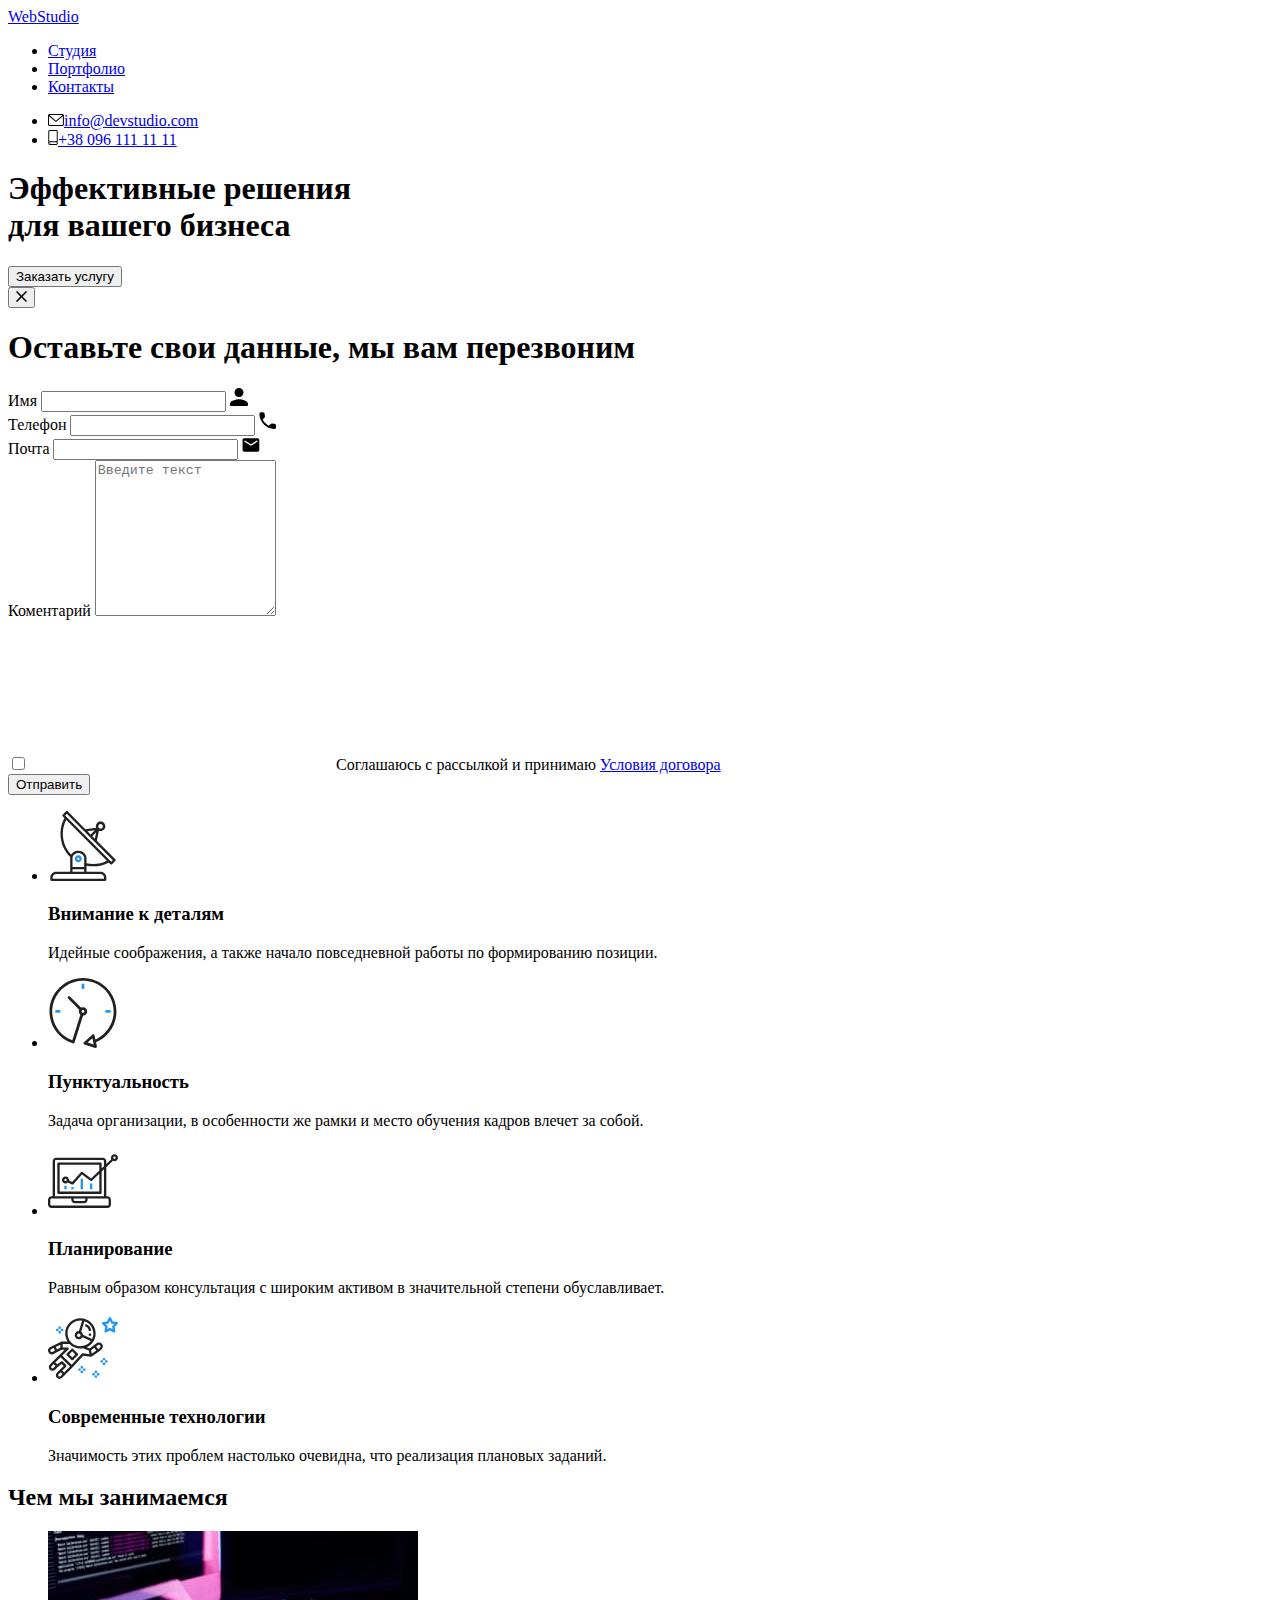
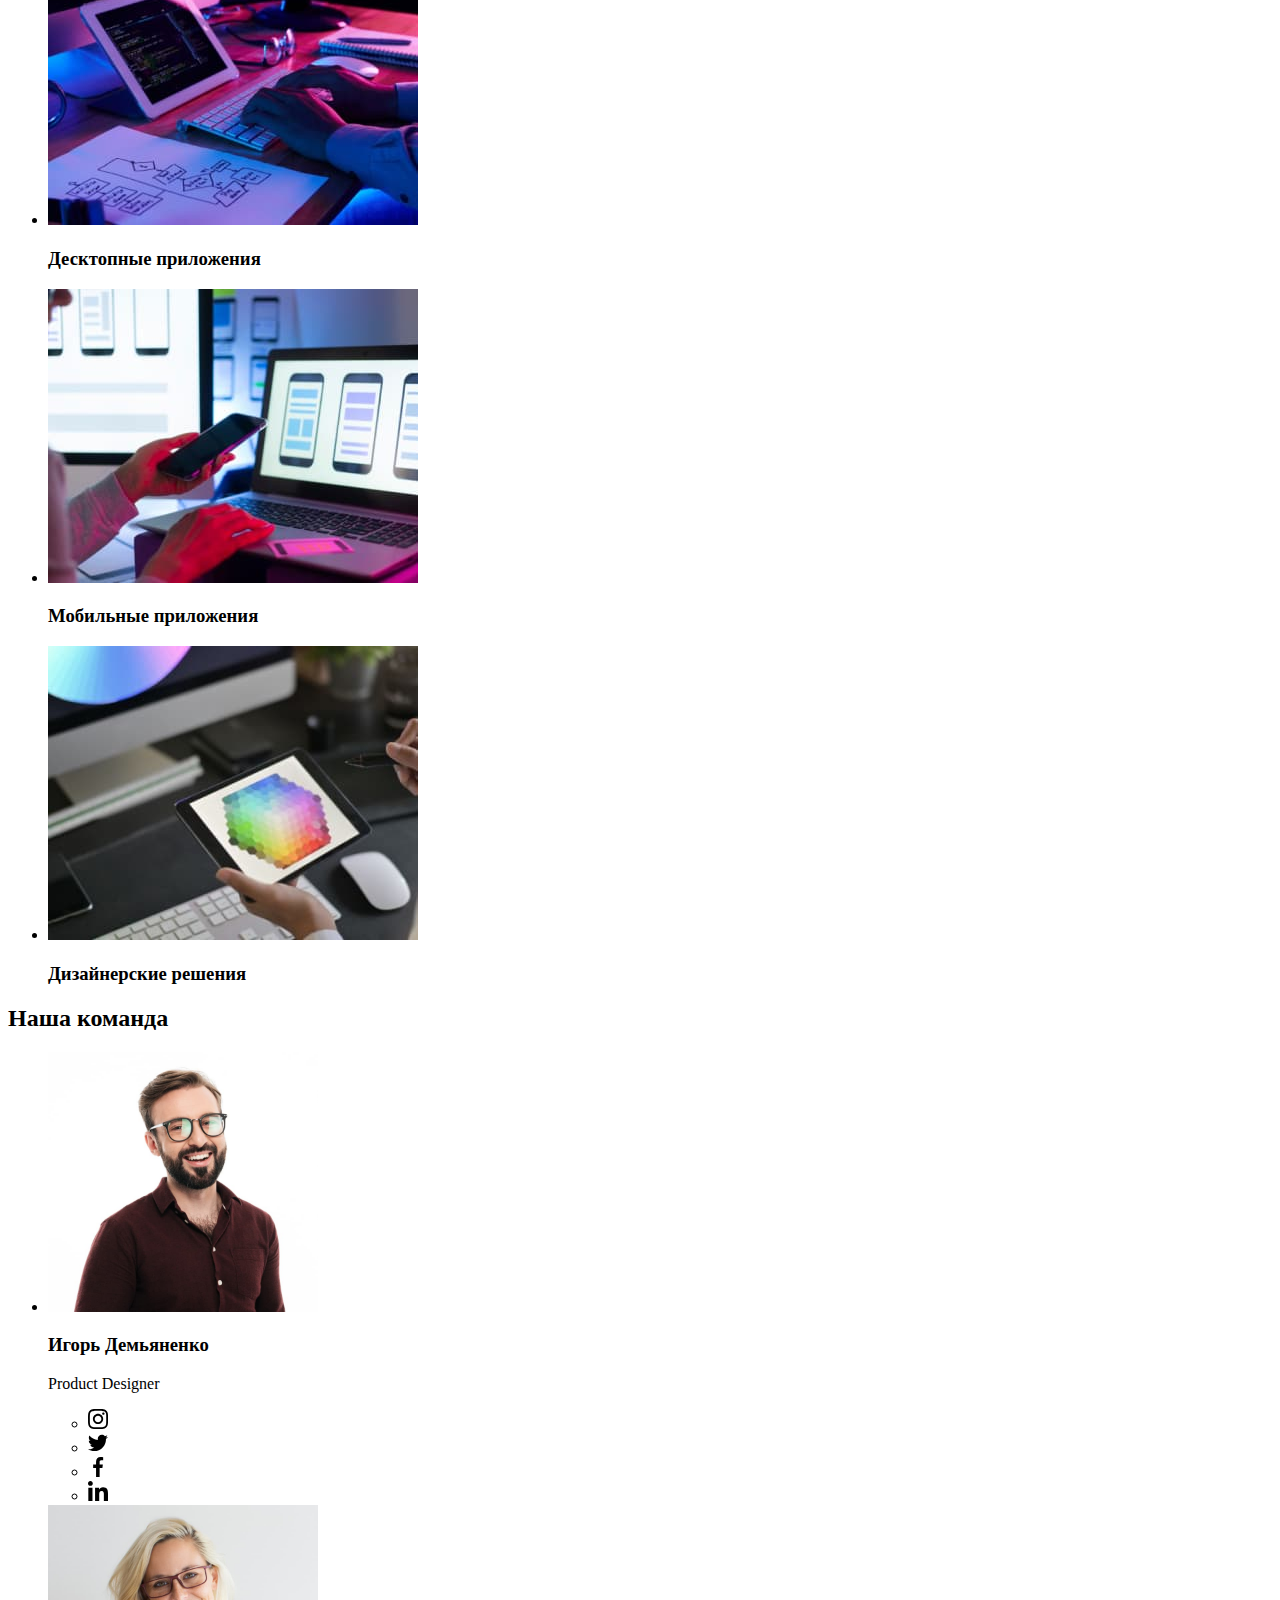
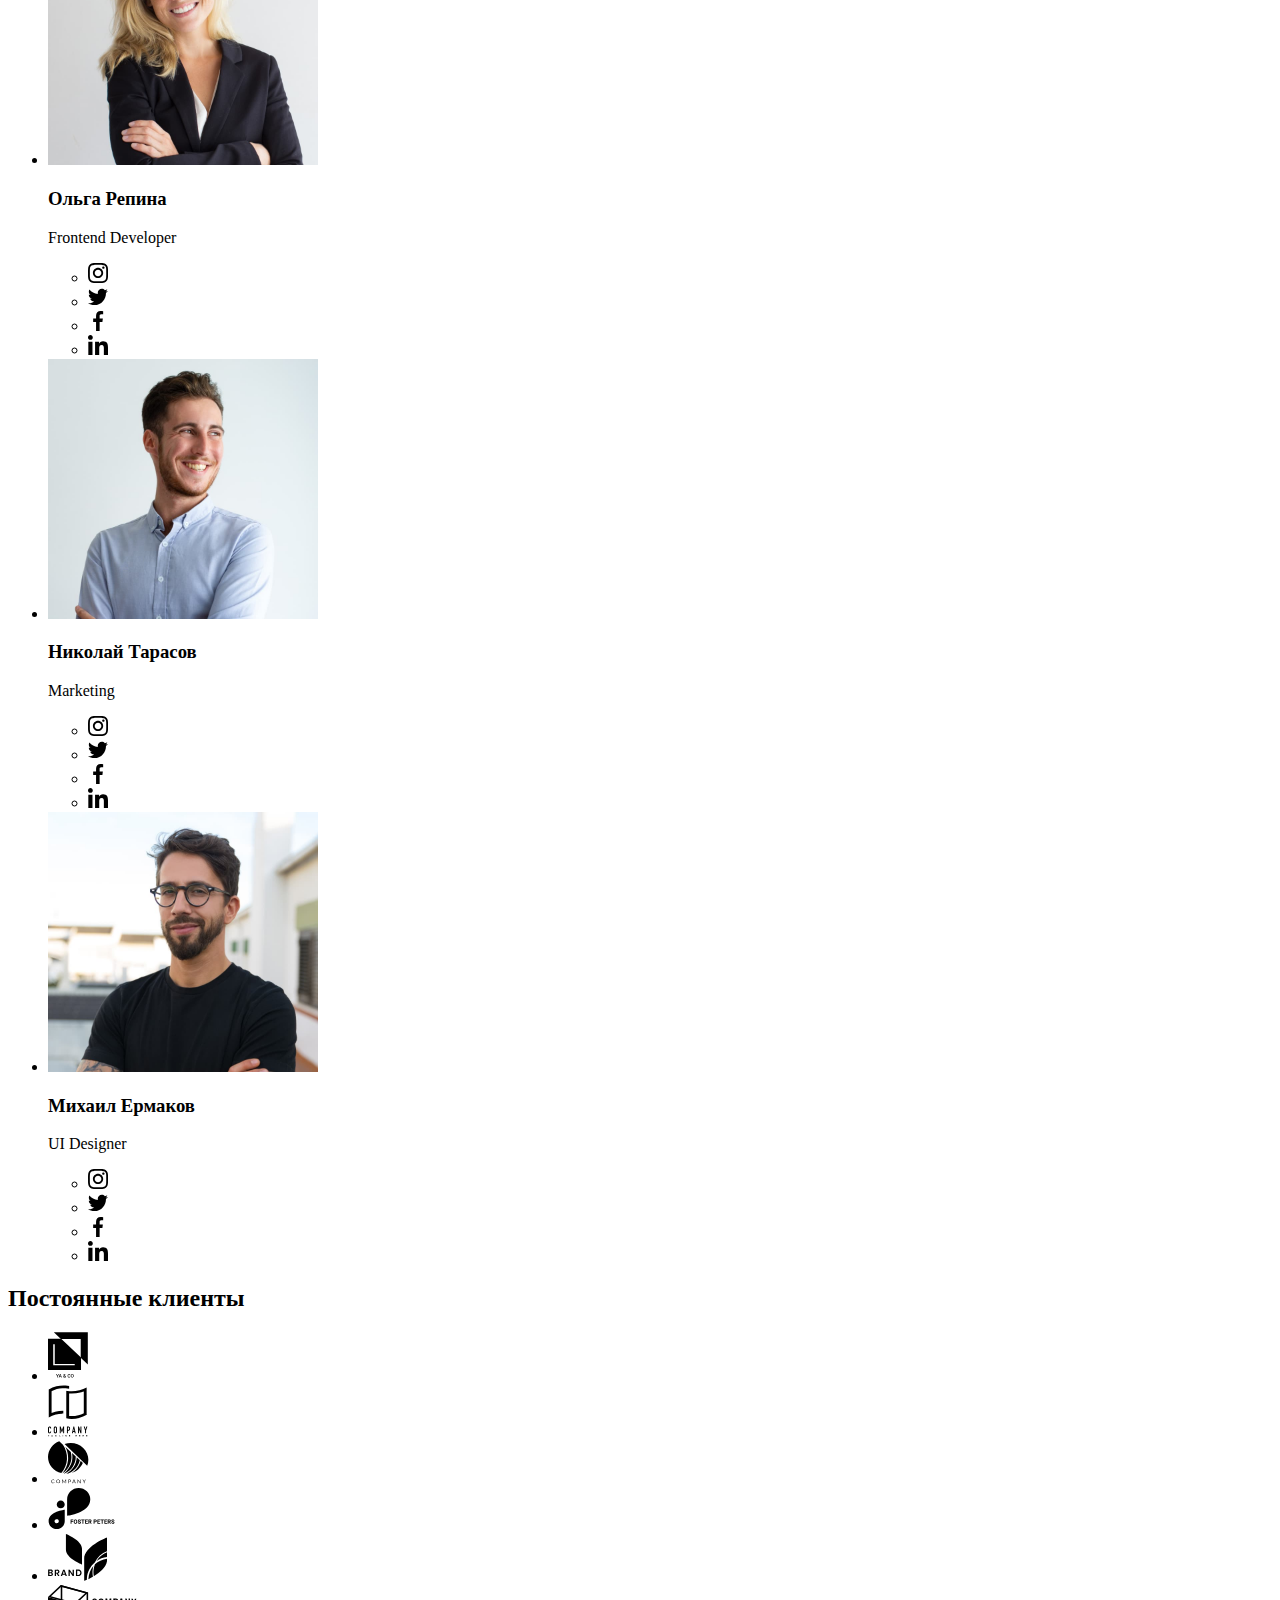
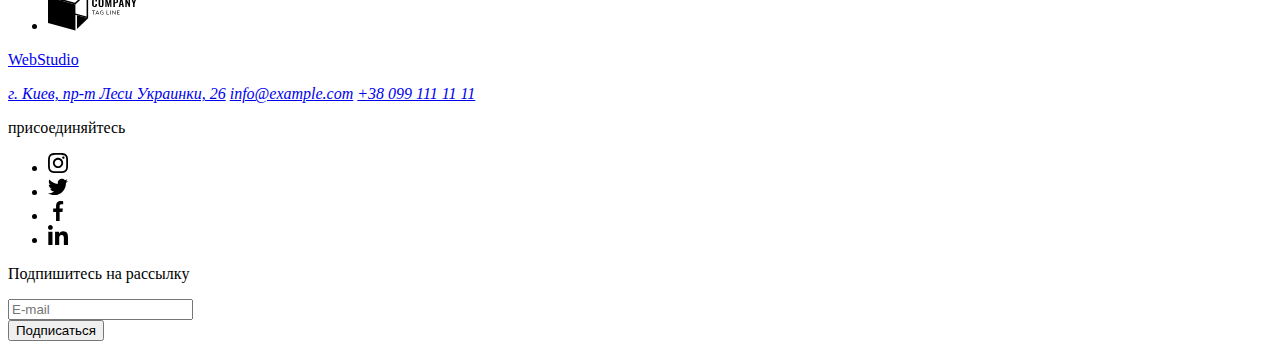
==== index.html @ 93e3084a "копирую все файлы в дз7" ====
<!DOCTYPE html>
<html lang="ru">
  <head>
    <meta charset="UTF-8" />
    <meta name="viewport" content="width=device-width, initial-scale=1.0" />
    <title>Web Studio</title>
    <link rel="stylesheet" href="./css/normalize.css" />
    <link rel="stylesheet" href="./css/webstyles.css" />
    <link
      href="https://fonts.googleapis.com/css2?family=Raleway:wght@400;700&family=Roboto:wght@400;500;700&display=swap"
      rel="stylesheet"
    />
  </head>
  <body>
    <!--Шапка сайта-->
    <header>
      <div class="conteiner-a flexbox">
        <nav class="site-nav">
          <a href="/index.html" class="logo"
            ><span class="logo-part">Web</span>Studio</a
          >

          <ul class="menu-list">
            <li><a href="index.html" class="menu-link active-link">Студия</a></li>
            <li><a href="portfolio.html" class="menu-link">Портфолио</a></li>
            <li><a href="#" class="menu-link">Контакты</a></li>
          </ul>
        </nav>

        <ul class="menu-contact">
          <li>
               <a class="menu-item " href="mailto:info@devstudio.com"
              >
              <svg class="icon-mail"  width="16" height="12">
                <use href="./images/дз4/sprite.svg#icon-envelope"></use>
              </svg>info@devstudio.com
              </a>
            
          </li>
          <li>
            <a class="menu-item" href="tel:+380961111111">
              <svg class="icon-smartphone"  width="10" height="15">
                <use href="./images/дз4/sprite.svg#icon-smartphone"></use>
              </svg>+38 096 111 11 11
            </a>
          </li>
        </ul>
      </div>
    </header>
    <!--название-->
    <main>
      <section class="overlay">
        <div class="conteiner-title">
          <h1 class="title">
            Эффективные решения <br />
            для вашего бизнеса
          </h1>
          <button class="button" data-modal-open>Заказать услугу</button>
        </div>
        <div class="backdrop is-hidden" data-modal>
        <div class="modal">
          <button class="btn-close" data-modal-close>
            <svg class="modal-close" width="11" height="11">
              <use href="./images/дз4/sprite.svg#icon-close"></use>
            </svg>          
          </button>
          <form class="form-block">
            <h1 class="form-title">
              Оставьте свои данные, мы вам перезвоним
            </h1>
            <div class="form-field">
              <label class="form-label" for="name">Имя</label>              
              <input class="form-input" name="name" id="name" type="text">              
              <svg class="icon-modal" width="18" height="18">
                <use href="./images/дз4/sprite.svg#icon-name"></use>
              </svg>                         
            </div>

            <div class="form-field">
              <label class="form-label" for="tel">Телефон</label>              
              <input class="form-input" name="tel" id="tel" type="tel">              
              <svg class="icon-modal" width="18" height="18">
                <use href="./images/дз4/sprite.svg#icon-tel"></use>
              </svg>                       
            </div>

            <div class="form-field">
              <label class="form-label" for="mail">Почта</label>              
              <input class="form-input" name="mail" id="mail" type="email">              
              <svg class="icon-modal" width="18" height="18">
                <use href="./images/дз4/sprite.svg#icon-mail"></use>
              </svg>                        
            </div>

            <div class="form-field">
              <label class="form-label" for="comment">Коментарий</label>              
                <textarea class="comment-textarea" name="comment" id="comment" rows="10"placeholder="Введите текст"></textarea>
                
            </div>
            <div>
              <label class="checkbox-label">
                <input type="checkbox" name="checkbox" class="checkbox">
                <svg class="checkbox-icon">
                  <use href="./images/дз4/sprite.svg#icon-check"></use>
                </svg>
                <span>Соглашаюсь с рассылкой и принимаю
                  <a href="#"> Условия договора</a></span></label>
            <div>
              <button type="submit" class="btn-modal">Отправить</button>
            </div>
                        
          </form>
        </div>
      </div>
      </section>

      <!--Особенности-->

      <section class="features">
        <div class="conteiner">
          <!--<h2 class="hidden">Особенности</h2>-->
          <ul class="section">
            <li>
              <div class="features-block">
                <svg class="icon-features"  width="70" height="70" >
                  <use href="./images/дз4/особенности/spriteos.svg#icon-antenna"></use>
                </svg>
              </div>
              <h3 class="heading">Внимание к деталям</h3>
              <p class="text">
                Идейные соображения, а также начало повседневной работы по
                формированию позиции.
              </p>
            </li>
            <li>
              <div class="features-block">
                <svg class="icon-features"  width="70" height="70" >
                  <use href="./images/дз4/особенности/spriteos.svg#icon-clock"></use>
                </svg>
              </div>
              <h3 class="heading">Пунктуальность</h3>
              <p class="text">
                Задача организации, в особенности же рамки и место обучения
                кадров влечет за собой.
              </p>
            </li>
            <li>
              <div class="features-block">
                <svg class="icon-features"  width="70" height="70" >
                  <use href="./images/дз4/особенности/spriteos.svg#icon-diagram"></use>
                </svg>
              </div>
              <h3 class="heading">Планирование</h3>
              <p class="text">
                Равным образом консультация с широким активом в значительной
                степени обуславливает.
              </p>
            </li>
            <li>
              <div class="features-block">
                <svg class="icon-features"  width="70" height="70" >
                  <use href="./images/дз4/особенности/spriteos.svg#icon-astronaut"></use>
                </svg>
              </div>
              <h3 class="heading">Современные технологии</h3>
              <p class="text">
                Значимость этих проблем настолько очевидна, что реализация
                плановых заданий.
              </p>
            </li>
          </ul>
        </div>
      </section>
      <!--Чем мы занимаемся-->
      <section class="what-we-do">
        <div class="conteiner">
          <h2 class="subtitle">Чем мы занимаемся</h2>
          <ul class="section what">
            <li class="item">
              <img
                src="./images/дз4/новый макет/img1.jpg"
                alt="открыт ноутбук"
                width="370"
              />
              <h3 class="heading-item">Десктопные приложения</h3>
            </li>
            <li class="item">
              <img src="./images/дз4/новый макет/img2.jpg" alt="мобильный" width="370" />
              <h3 class="heading-item">Мобильные приложения</h3>
            </li>
            <li class="item">
              <img
                src="./images/дз4/новый макет/img3.jpg"
                alt="дизаин на мониторе"
                width="370"
              />
              <h3 class="heading-item">Дизайнерские решения</h3>
            </li>
          </ul>
        </div>
      </section>
      <!--Наша команда-->
      <section class="user">
        <div class="conteiner">
          <h2 class="subtitle">Наша команда</h2>
          <ul class="our-team">
            <li class="our-items">
              <img
                src="./images/дз4/новый макет/Игорь1.jpg"
                alt="фото Игорь"
                width="270"
              />
              <h3 class="headline">Игорь Демьяненко</h3>
              <p class="caption">Product Designer</p>
              <ul class="social-flex">
                <li>
                  <a href="#" class="social">
                    <svg class="icon-social"  width="20" height="20" >
                      <use href="./images/дз4/sprite.svg#icon-instagram"></use>
                    </svg>
                    </a>
                </li>
                <li>
                  <a href="#" class="social">
                    <svg class="icon-social"  width="20" height="20" >
                      <use href="./images/дз4/sprite.svg#icon-tvitter"></use>
                    </svg>
                  </a>
                </li>
                <li>
                  <a href="#" class="social">
                    <svg class="icon-social"  width="20" height="20" >
                      <use href="./images/дз4/sprite.svg#icon-facebook"></use>
                    </svg>
                  </a>
                </li>
                <li>
                  <a href="#" class="social">
                    <svg class="icon-social"  width="20" height="20" >
                      <use href="./images/дз4/sprite.svg#icon-linkedin"></use>
                    </svg>
                  </a>
                  
                </li>
              </ul>
            </li>

            <li class="our-items">
              <img
                src="./images/дз4/новый макет/Ольга2.jpg"
                alt="фото Ольга"
                width="270"
              />
              <h3 class="headline">Ольга Репина</h3>
              <p class="caption">Frontend Developer</p>
              <ul class="social-flex">
                <li>
                  <a href="#" class="social">
                      <svg class="icon-social"  width="20" height="20" >
                        <use href="./images/дз4/sprite.svg#icon-instagram"></use>
                      </svg>
                  </a>
                </li>
                <li>
                  <a href="#" class="social">
                    <svg class="icon-social"  width="20" height="20" >
                      <use href="./images/дз4/sprite.svg#icon-tvitter"></use>
                    </svg>
                  </a>
                </li>
                <li>
                  <a href="#" class="social">
                    <svg class="icon-social"  width="20" height="20" >
                      <use href="./images/дз4/sprite.svg#icon-facebook"></use>
                    </svg>
                  </a>
                </li>
                <li>
                  <a href="#" class="social">
                    <svg class="icon-social"  width="20" height="20" >
                      <use href="./images/дз4/sprite.svg#icon-linkedin"></use>
                    </svg>
                  </a>
                </li>
              </ul>
            </li> 

            <li class="our-items">
              <img
                src="./images/дз4/новый макет/Николай3.jpg"
                alt="фото Николай"
                width="270"
              />
              <h3 class="headline">Николай Тарасов</h3>
              <p class="caption">Marketing</p>
              <ul class="social-flex">
                <li>
                  <a href="#" class="social">
                    <svg class="icon-social"  width="20" height="20" >
                      <use href="./images/дз4/sprite.svg#icon-instagram"></use>
                    </svg>
                  </a>
                </li>
                <li>
                  <a href="#" class="social">
                    <svg class="icon-social"  width="20" height="20" >
                      <use href="./images/дз4/sprite.svg#icon-tvitter"></use>
                    </svg>
                  </a>
                </li>
                <li>
                  <a href="#" class="social">
                    <svg class="icon-social"  width="20" height="20" >
                      <use href="./images/дз4/sprite.svg#icon-facebook"></use>
                    </svg>
                  </a>
                </li>
                <li>
                  <a href="#" class="social">
                    <svg class="icon-social"  width="20" height="20" >
                      <use href="./images/дз4/sprite.svg#icon-linkedin"></use>
                    </svg>
                  </a>
                  </li>
              </ul>
            </li>

            <li class="our-items">
              <img src="./images/дз4/новый макет/Михаил4.jpg" alt="фото Михаил" width="270" />
              <h3 class="headline">Михаил Ермаков</h3>
              <p class="caption">UI Designer</p>
              <ul class="social-flex">
                <li>
                  <a href="#" class="social">
                    <svg class="icon-social"  width="20" height="20" >
                      <use href="./images/дз4/sprite.svg#icon-instagram"></use>
                    </svg>
                  </a>
                </li>
                <li>
                  <a href="#" class="social">
                    <svg class="icon-social"  width="20" height="20" >
                      <use href="./images/дз4/sprite.svg#icon-tvitter"></use>
                    </svg>
                  </a>
                </li>
                <li>
                    <a href="#" class="social">
                      <svg class="icon-social"  width="20" height="20" >
                        <use href="./images/дз4/sprite.svg#icon-facebook"></use>
                      </svg>
                    </a>
                </li>
                <li>                  
                    <a href="#" class="social">
                      <svg class="icon-social"  width="20" height="20" >
                        <use href="./images/дз4/sprite.svg#icon-linkedin"></use>
                      </svg>
                    </a>
                </li>
              </ul>
            </li>
          </ul>
        </div>
      </section>
      <!--Постоянные клиенты-->
      <section class="clients ">
        <div class="conteiner">
          <h2 class="subtitle">Постоянные клиенты</h2>
          <ul class="client-section">
            <li class="clients-list">
              <a href="" class="client-sprite">
                <svg class="client-icon" width="44" height="49" >
                  <use href="./images/дз4/sprite_client.svg#icon-logo1"></use>
                </svg>
              </a>
            </li>
            <li class="clients-list">
              <a href="" class="client-sprite">
                <svg class=""  width="40" height="52" >
                  <use href="./images/дз4/sprite_client.svg#icon-logo2"></use>
                </svg>
              </a>
            </li>
            <li class="clients-list">
              <a href="" class="client-sprite">
                <svg class=""  width="41" height="43" >
                  <use href="./images/дз4/sprite_client.svg#icon-logo3"></use>
                </svg>
              </a>
            </li>
            <li class="clients-list">
              <a href="" class="client-sprite">
                <svg class=""  width="80" height="42" >
                  <use href="./images/дз4/sprite_client.svg#icon-logo4"></use>
                </svg>
              </a>
            </li>
            <li class="clients-list">
              <a href="" class="client-sprite">
                <svg class="client-logo"  width="59" height="47" >
                  <use href="./images/дз4/sprite_client.svg#icon-logo5"></use>
                </svg>
              </a>
            </li>
            <li class="clients-list">
              <a href="" class="client-sprite">
                <svg class=""  width="89" height="46" >
                  <use href="./images/дз4/sprite_client.svg#icon-logo6"></use>
                </svg>
              </a>
            </li>
          </ul>
        </div>
      </section>
    </main>
    <!--Подвал-->
    <footer class="footer">
      <div class="conteiner">
        <div class="footer-blok">
          <p>
            <a href="/index.html" class="logo-footer"
              ><span class="logo-footerpart">Web</span>Studio</a
            >
          </p>
          <address class="address">
            <a href="#"class="contacts">г. Киев, пр-т Леси Украинки, 26</a>
            <a class="contacts-item" href="mailto:info@example.com">info@example.com</a>
            <a class="contacts-item" href="tel:+380991111111">+38 099 111 11 11</a>
               
          </address>
        </div>
        <div class="footer-blok">
          <p class="heder-social">присоединяйтесь</p>
          <ul class="footer-social block-padding">
            <li class="link-items">
              <a href="#" class="soc-footer">
                <svg class="icon-soc-footer"  width="20" height="20" >
                  <use href="./images/дз4/sprite.svg#icon-instagram"></use>
                </svg>
              </a>
            </li>
            <li class="link-items">
              <a href="#" class="soc-footer">
                <svg class="icon-soc-footer"  width="20" height="20" >
                  <use href="./images/дз4/sprite.svg#icon-tvitter"></use>
                </svg>
              </a>
            </li>
            <li class="link-items">
              <a href="" class="soc-footer">
                <svg class="icon-soc-footer"  width="20" height="20" >
                  <use href="./images/дз4/sprite.svg#icon-facebook"></use>
                </svg>
              </a>
            </li>
            <li class="link-items">
              <a href="" class="soc-footer">
                <svg class="icon-soc-footer"  width="20" height="20" >
                  <use href="./images/дз4/sprite.svg#icon-linkedin"></use>
                </svg>
              </a>
            </li>
          </ul>
        </div>
        <div class="footer-blok">
          <p class="aside">Подпишитесь на рассылку</p>   
          <form class="button-form" >                
            <div class="form-field-footer">
              <label class="label-footer" for="mail"></label>                
              <input class="input-footer" name="mail" placeholder="E-mail" id="mail" type="email">                                  
            </div>
            <button class="button fly">Подписаться</button>
            </form>

      </div>
    </footer>
    <script src="./js/modal.js"></script>
  </body>
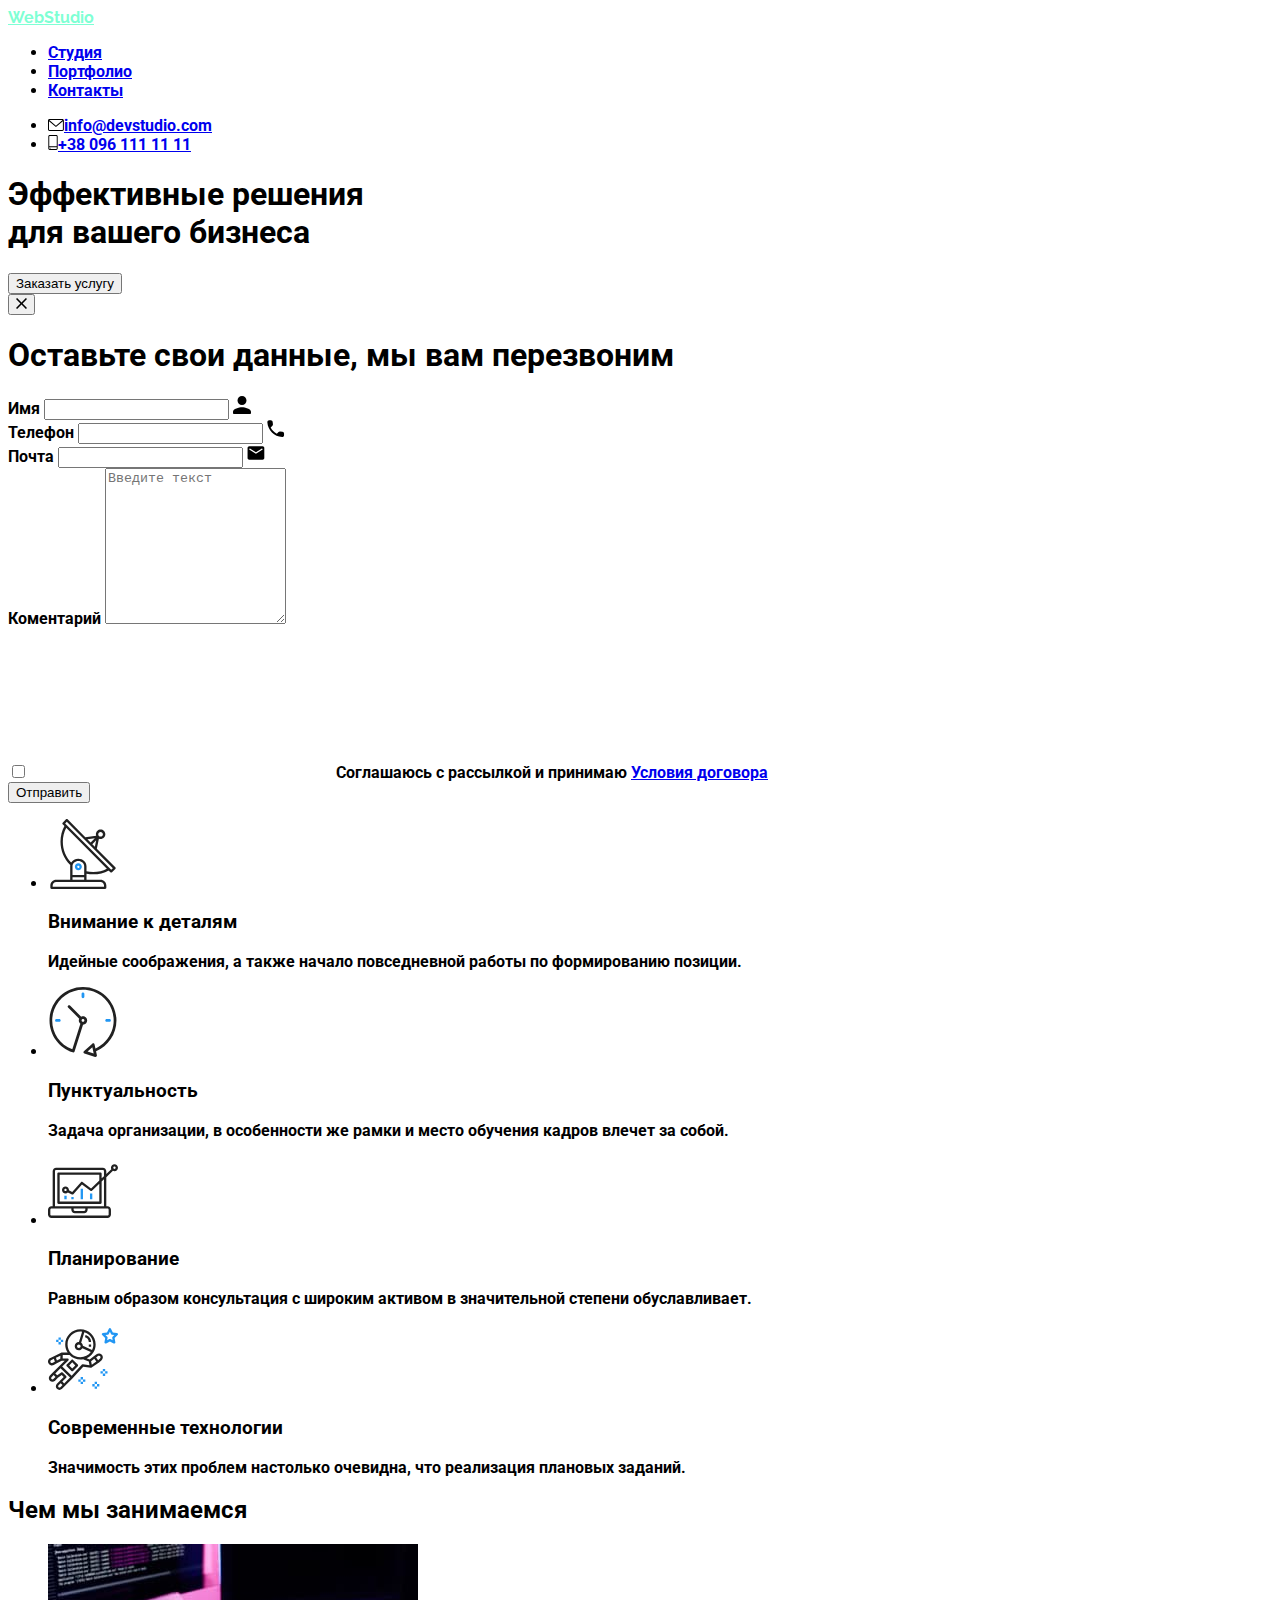
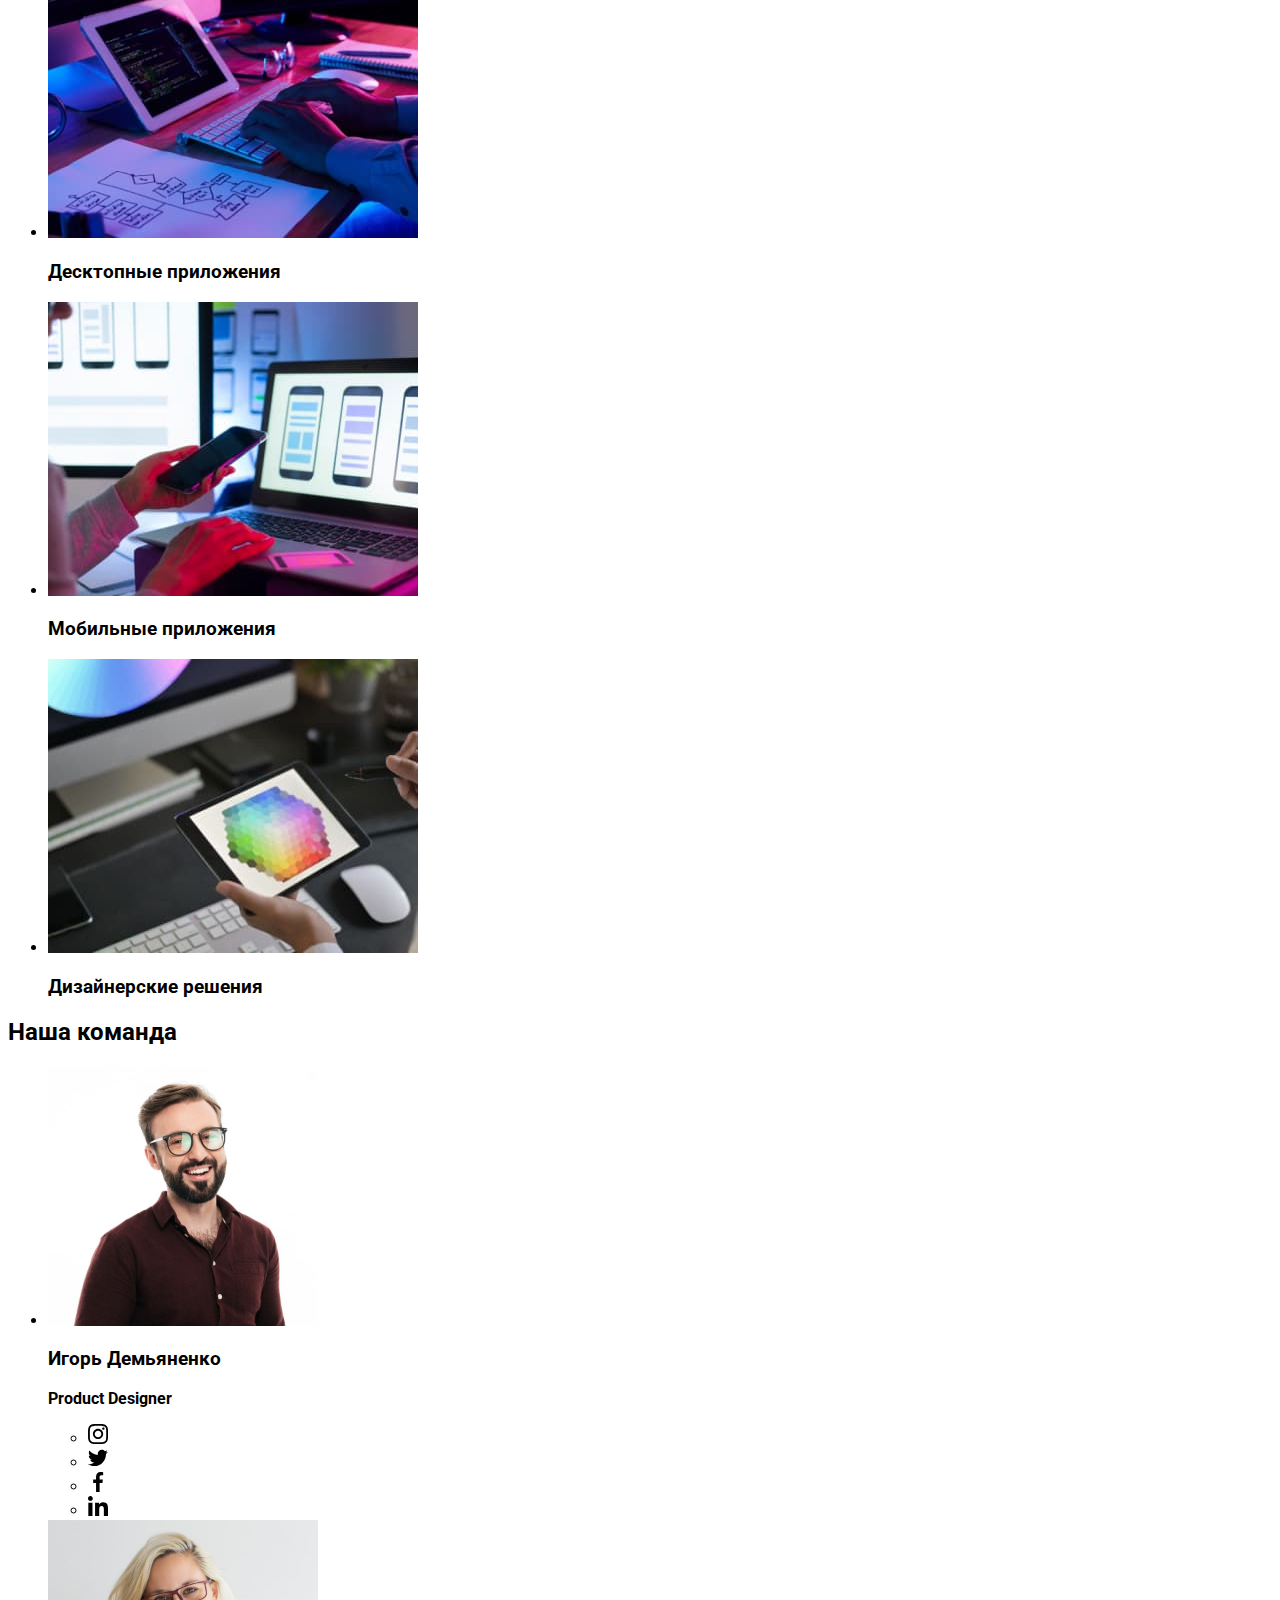
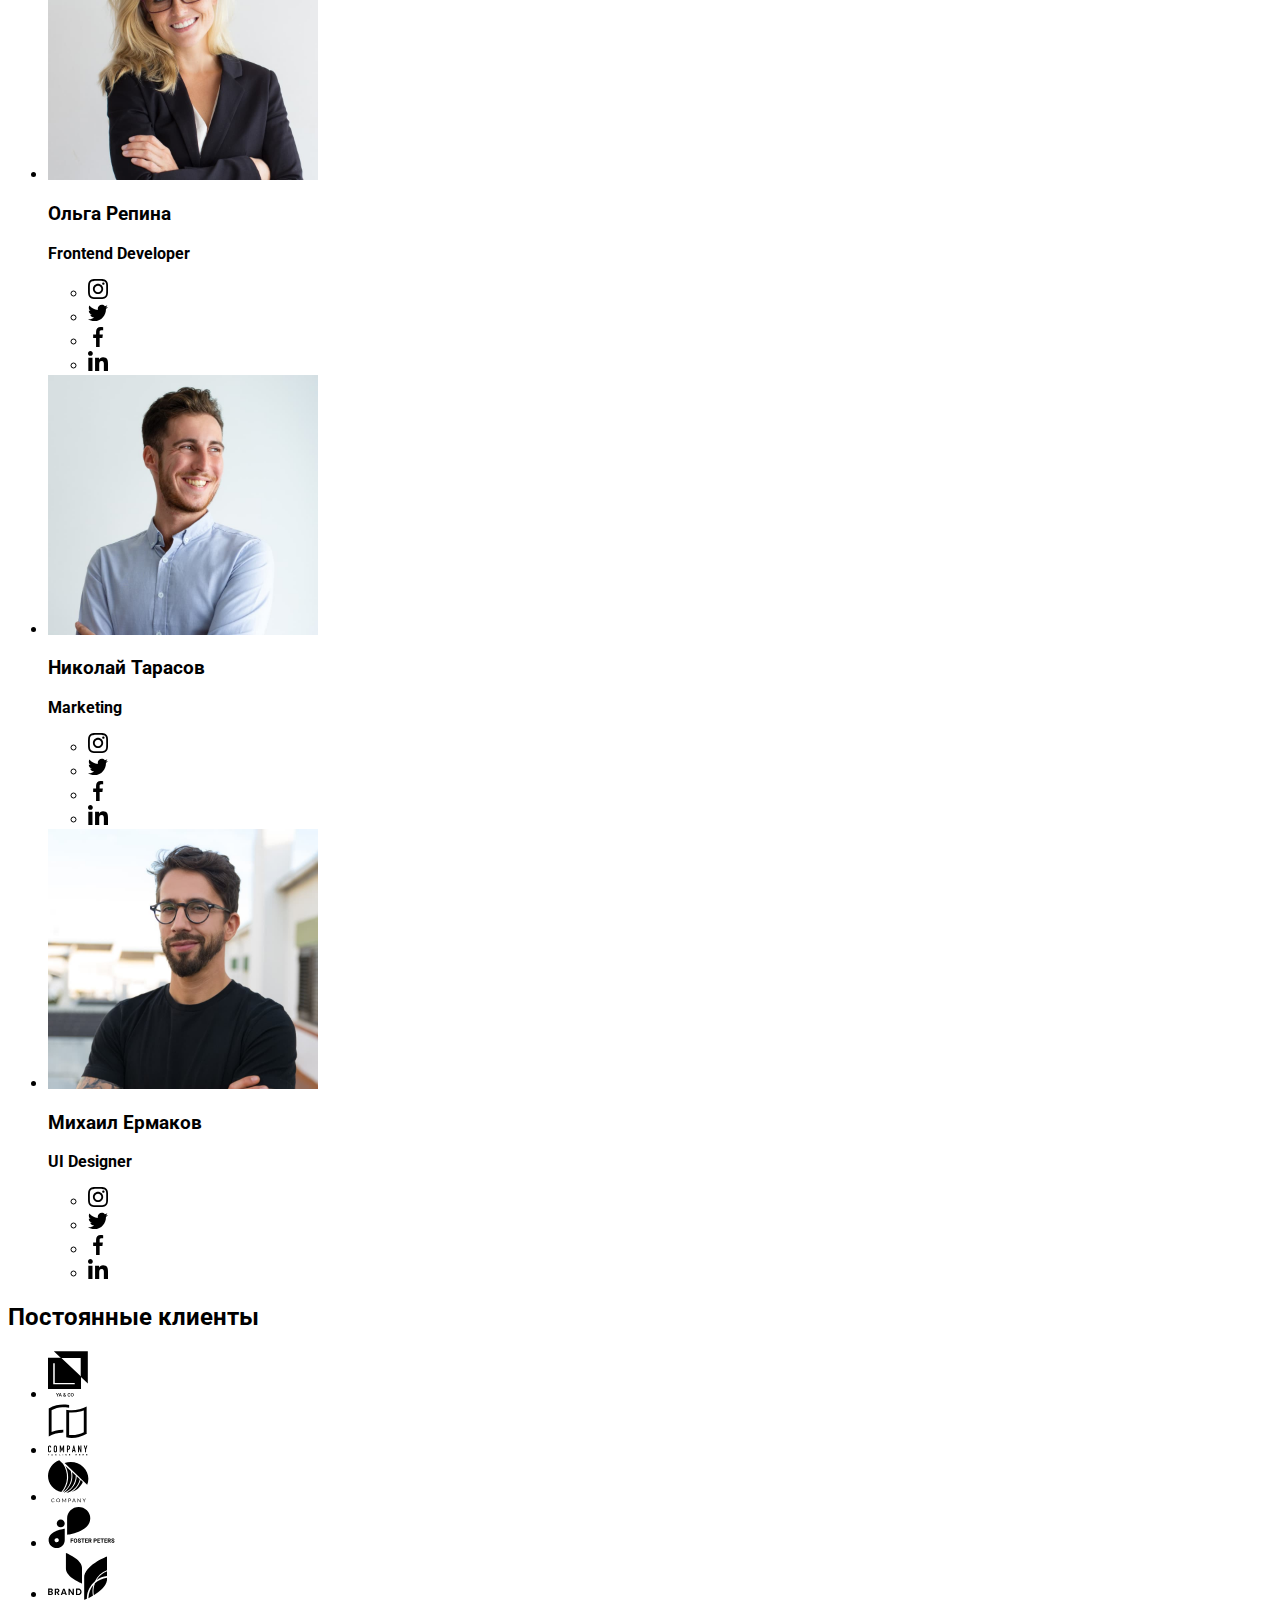
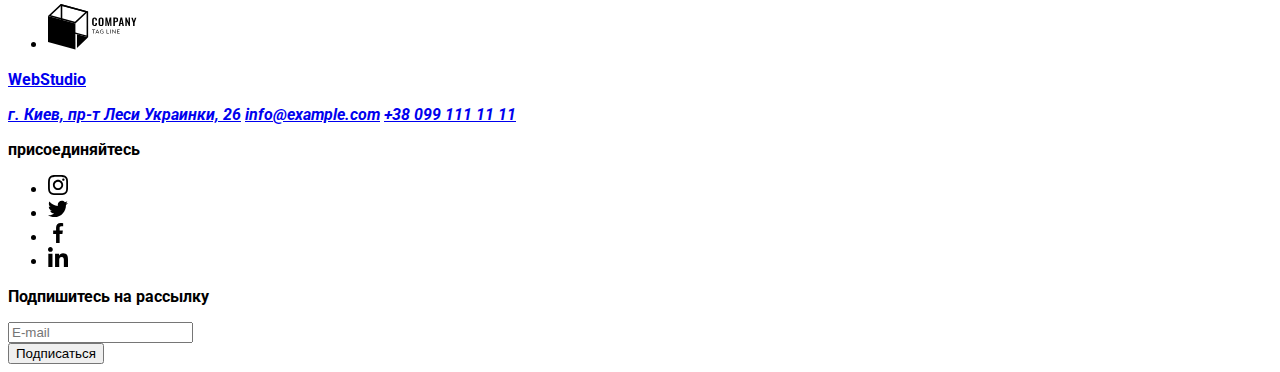
==== commit a764c685: "Update index.html" ====
--- a/index.html
+++ b/index.html
@@ -10,6 +10,7 @@
       href="https://fonts.googleapis.com/css2?family=Raleway:wght@400;700&family=Roboto:wght@400;500;700&display=swap"
       rel="stylesheet"
     />
+    <link rel="stylesheet" href="./css/main.min.css">
   </head>
   <body>
     <!--Шапка сайта-->
--- a/css/main.min.css
+++ b/css/main.min.css
@@ -0,0 +1,2 @@
+body{font-family:"Roboto", sans-serif;font-style:normal;font-weight:bold}.logo{font-family:"Raleway", sans-serif;font-style:normal;font-weight:bold;color:aquamarine}
+/*# sourceMappingURL=main.min.css.map */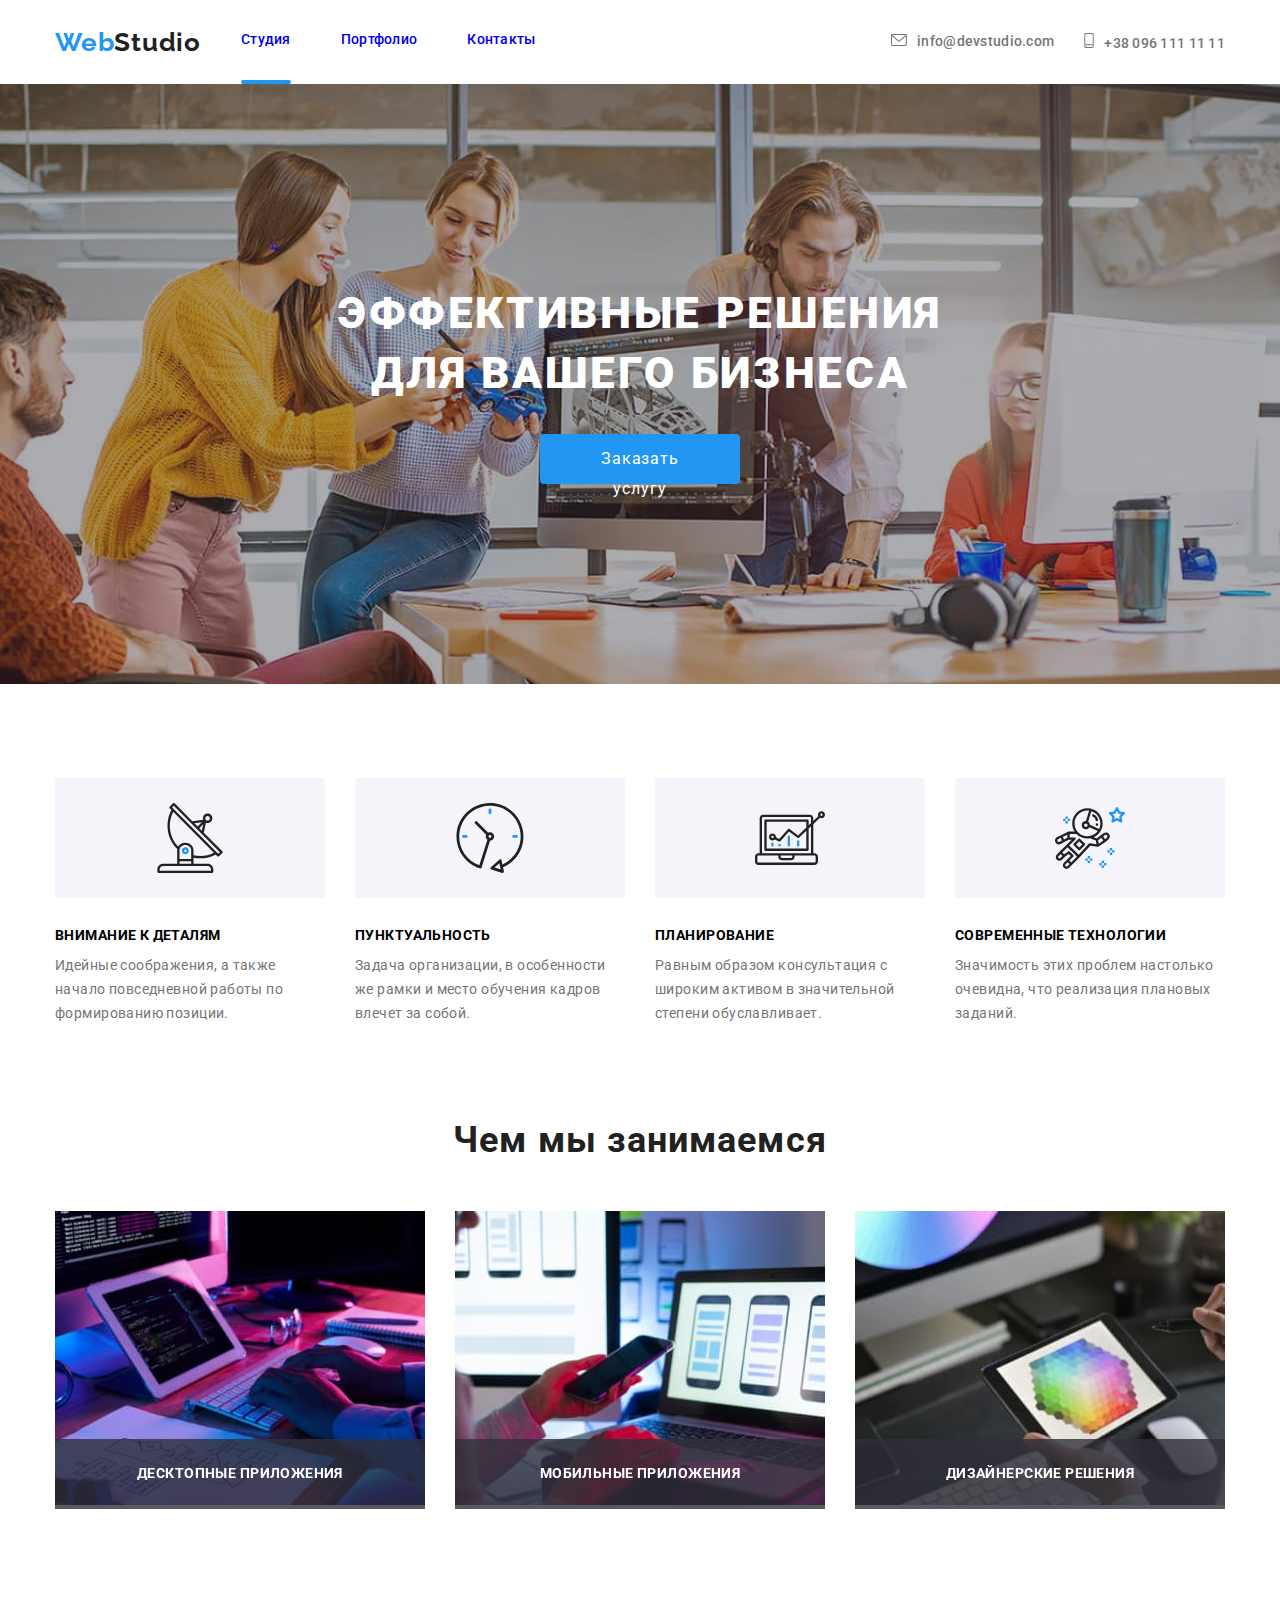
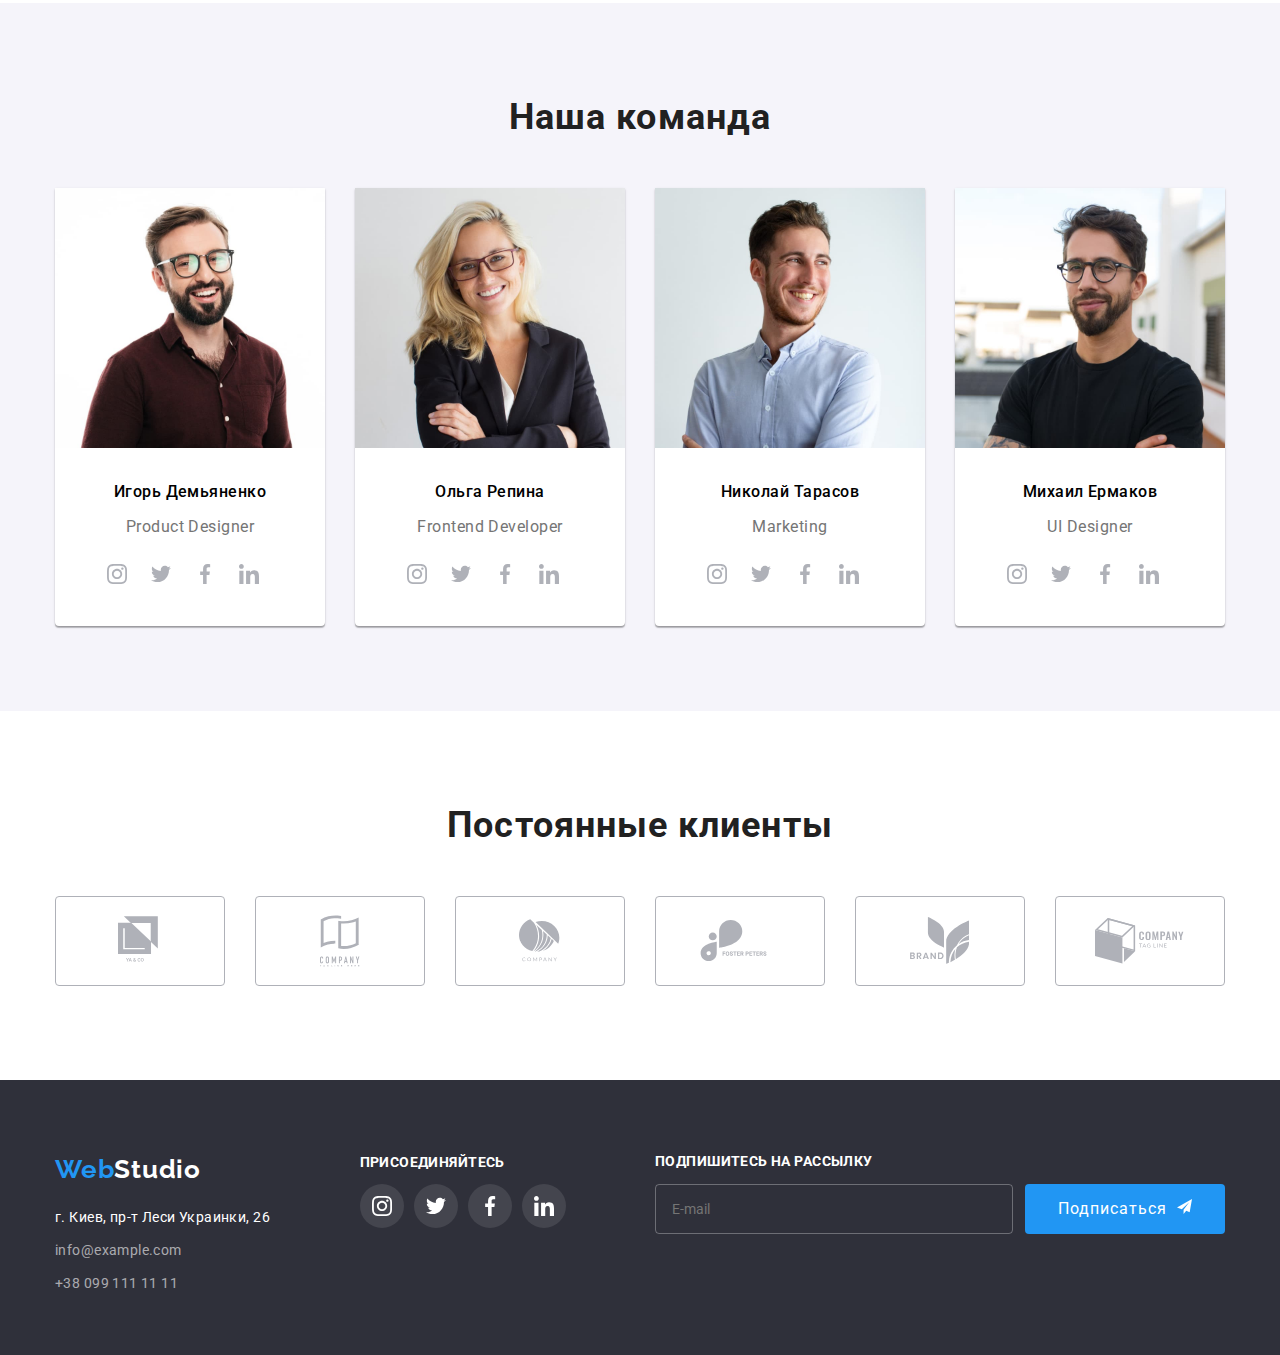
==== commit 7cefdfe6: "sass web" ====
--- a/index.html
+++ b/index.html
@@ -4,13 +4,13 @@
     <meta charset="UTF-8" />
     <meta name="viewport" content="width=device-width, initial-scale=1.0" />
     <title>Web Studio</title>
-    <link rel="stylesheet" href="./css/normalize.css" />
-    <link rel="stylesheet" href="./css/webstyles.css" />
+
+    <link rel="stylesheet" href="./css/main.min.css" />
     <link
       href="https://fonts.googleapis.com/css2?family=Raleway:wght@400;700&family=Roboto:wght@400;500;700&display=swap"
       rel="stylesheet"
     />
-    <link rel="stylesheet" href="./css/main.min.css">
+    
   </head>
   <body>
     <!--Шапка сайта-->
@@ -173,10 +173,10 @@
         </div>
       </section>
       <!--Чем мы занимаемся-->
-      <section class="what-we-do">
+      <section class="products">
         <div class="conteiner">
           <h2 class="subtitle">Чем мы занимаемся</h2>
-          <ul class="section what">
+          <ul class="section product">
             <li class="item">
               <img
                 src="./images/дз4/новый макет/img1.jpg"
--- a/css/main.min.css
+++ b/css/main.min.css
@@ -1,2 +1,2 @@
-body{font-family:"Roboto", sans-serif;font-style:normal;font-weight:bold}.logo{font-family:"Raleway", sans-serif;font-style:normal;font-weight:bold;color:aquamarine}
+/*! normalize.css v8.0.1 | MIT License | github.com/necolas/normalize.css */html{line-height:1.15;-webkit-text-size-adjust:100%}body{margin:0}main{display:block}h1{font-size:2em;margin:0.67em 0}hr{-webkit-box-sizing:content-box;box-sizing:content-box;height:0;overflow:visible}pre{font-family:monospace, monospace;font-size:1em}a{background-color:transparent}abbr[title]{border-bottom:none;text-decoration:underline;-webkit-text-decoration:underline dotted;text-decoration:underline dotted}b,strong{font-weight:bolder}code,kbd,samp{font-family:monospace, monospace;font-size:1em}small{font-size:80%}sub,sup{font-size:75%;line-height:0;position:relative;vertical-align:baseline}sub{bottom:-0.25em}sup{top:-0.5em}img{border-style:none}button,input,optgroup,select,textarea{font-family:inherit;font-size:100%;line-height:1.15;margin:0}button,input{overflow:visible}button,select{text-transform:none}button,[type="button"],[type="reset"],[type="submit"]{-webkit-appearance:button}button::-moz-focus-inner,[type="button"]::-moz-focus-inner,[type="reset"]::-moz-focus-inner,[type="submit"]::-moz-focus-inner{border-style:none;padding:0}button:-moz-focusring,[type="button"]:-moz-focusring,[type="reset"]:-moz-focusring,[type="submit"]:-moz-focusring{outline:1px dotted ButtonText}fieldset{padding:0.35em 0.75em 0.625em}legend{-webkit-box-sizing:border-box;box-sizing:border-box;color:inherit;display:table;max-width:100%;padding:0;white-space:normal}progress{vertical-align:baseline}textarea{overflow:auto}[type="checkbox"],[type="radio"]{-webkit-box-sizing:border-box;box-sizing:border-box;padding:0}[type="number"]::-webkit-inner-spin-button,[type="number"]::-webkit-outer-spin-button{height:auto}[type="search"]{-webkit-appearance:textfield;outline-offset:-2px}[type="search"]::-webkit-search-decoration{-webkit-appearance:none}::-webkit-file-upload-button{-webkit-appearance:button;font:inherit}details{display:block}summary{display:list-item}template{display:none}[hidden]{display:none}html{-webkit-box-sizing:border-box;box-sizing:border-box}*,*::before,*::after{-webkit-box-sizing:inherit;box-sizing:inherit}body{font-family:"Roboto", sans-serif;font-style:normal;font-weight:bold;font-size:14px;line-height:1.14;letter-spacing:0.03em;background:#fff}.conteiner{width:1200px;padding:0 15px;margin:0 auto}.logo{font-family:"Raleway", sans-serif;font-style:normal;font-weight:bold;font-size:26px;line-height:1.19;letter-spacing:0.03em;text-decoration:none;color:#212121;padding-top:25px;padding-bottom:25px}.logo-part{color:#2196f3}.site-nav{display:-webkit-box;display:-ms-flexbox;display:flex;-webkit-box-align:center;-ms-flex-align:center;align-items:center;margin-right:auto;letter-spacing:0.02em}.conteiner-a{width:1200px;padding:0 15px;margin:0 auto}.flexbox{display:-webkit-box;display:-ms-flexbox;display:flex}.menu-link{font-style:normal;font-weight:500;font-size:14px;line-height:1.14;letter-spacing:0.02em;text-decoration:none;position:relative;display:block;padding-top:32px;padding-bottom:32px;-webkit-transition:color 250ms cubic-bezier(0.4, 0, 0.2, 1);transition:color 250ms cubic-bezier(0.4, 0, 0.2, 1)}.menu-link:focus,.menu-link:hover{color:#2196f3;fill:#2196f3}.menu-link:focus,.menu-link:hover{color:#2196f3}.menu-list{list-style:none;display:-webkit-box;display:-ms-flexbox;display:flex;margin-top:0px;margin-bottom:0px}.menu-list li{margin-right:50px}.menu-contact{list-style:none;-webkit-box-align:center;-ms-flex-align:center;align-items:center;text-decoration:none;display:-webkit-box;display:-ms-flexbox;display:flex;margin-top:0px;margin-bottom:0px}.menu-contact li{padding-top:30px;padding-bottom:30px;margin-right:30px}.menu-item{font-style:normal;text-decoration:none;font-weight:500;font-size:14px;line-height:1.14px;letter-spacing:0.02em;color:#757575;-webkit-transition-duration:250ms;transition-duration:250ms;-webkit-transition-timing-function:cubic-bezier(0.4, 0, 0.2, 1);transition-timing-function:cubic-bezier(0.4, 0, 0.2, 1)}.menu-contact li:nth-child(2n+0){margin-right:0}.menu-item{color:#757575;fill:#757575}.menu-item:focus,.menu-item:hover{color:#2196f3;fill:#2196f3}.icon-mail{margin-right:10px;width:16px;height:12px;fill:currentColor}.icon-smartphone{margin-right:10px;width:10px;height:15px;fill:currentColor}.overlay{background-image:-webkit-gradient(linear, left top, left bottom, from(rgba(47,48,58,0.4)), to(rgba(47,48,58,0.4))),url(../images/дз4/Header.jpg);background-image:linear-gradient(rgba(47,48,58,0.4), rgba(47,48,58,0.4)),url(../images/дз4/Header.jpg);background-color:#000000;background-size:cover;background-repeat:no-repeat;background-position:center;padding-bottom:94px;margin-left:auto;margin-right:auto;height:600px}.title{font-family:"Roboto", sans-serif;color:#fff;font-style:normal;font-weight:900;font-size:44px;line-height:1.36;text-align:center;letter-spacing:0.06em;text-transform:uppercase;margin-bottom:30px;padding-top:200px}.conteiner-title{width:1200px;padding:0 15px;margin:0 auto;display:-webkit-box;display:-ms-flexbox;display:flex;-webkit-box-orient:vertical;-webkit-box-direction:normal;-ms-flex-direction:column;flex-direction:column;-webkit-box-align:center;-ms-flex-align:center;align-items:center}h1,h2,h3,h4{margin:0}.hidden{color:#fff}.btn:hover,.btn:focus{background:#2196f3;color:#f5f4fa}.subtitle{font-style:normal;font-weight:bold;font-size:36px;text-align:center;letter-spacing:0.03em;color:#212121;margin-top:0;margin-bottom:0;padding-bottom:50px;-webkit-box-align:center;-ms-flex-align:center;align-items:center}.heading{font-style:normal;font-weight:bold;font-size:14px;line-height:1.14;letter-spacing:0.03em;text-transform:uppercase;text-decoration:none;margin-bottom:10px}.features-block{display:-webkit-box;display:-ms-flexbox;display:flex;height:120px;width:270px;background-color:#F5F4FA;border-radius:4px;margin-bottom:30px;-webkit-box-align:center;-ms-flex-align:center;align-items:center;-webkit-box-pack:center;-ms-flex-pack:center;justify-content:center}.icon-features{height:70px;width:70px}.features{display:-webkit-box;display:-ms-flexbox;display:flex;padding:0;margin:0;padding-top:94px;padding-bottom:94px;width:calc((1200 - 90px) / 4)}.features li{margin-right:30px}.features li:nth-child(4n+0){margin-right:0}.feature li:not(:last-child){margin-right:30px;padding:0;margin:0}.text{font-weight:normal;font-size:14px;line-height:1.71;letter-spacing:0.03em;margin-top:0px;margin-bottom:0px;color:#757575}.section{list-style:none;display:-webkit-box;display:-ms-flexbox;display:flex;padding:0;margin:0}.heading-item{font-style:normal;font-weight:bold;font-size:14px;line-height:1.14;text-align:center;letter-spacing:0.03em;text-transform:uppercase;color:#fff;background-color:rgba(47,48,58,0.8);position:absolute;display:-webkit-box;display:-ms-flexbox;display:flex;-webkit-box-pack:center;-ms-flex-pack:center;justify-content:center;-webkit-box-align:center;-ms-flex-align:center;align-items:center;bottom:0px;width:370px;height:70px;margin:0px}.item{width:calc((100% - 60px) / 3);position:relative}.product{list-style:none;display:-webkit-box;display:-ms-flexbox;display:flex;padding:0;margin:0}.products{padding-bottom:94px}.product li{margin-right:30px}.item:nth-child(3n+0){margin-right:0}.headline{font-style:normal;font-weight:500;font-size:16px;line-height:1.19;text-align:center;letter-spacing:0.03em;text-decoration:none;padding-top:30px}.user{background:#f5f4fa;background-size:cover;background-repeat:no-repeat;background-position:center;margin-left:auto;margin-right:auto;height:708px;padding-top:94px}.caption{font-style:normal;font-weight:normal;font-size:16px;line-height:1.19;text-align:center;letter-spacing:0.03em;color:#757575;text-decoration:none}.our-team{display:-webkit-box;display:-ms-flexbox;display:flex;padding:0;margin:0;list-style:none}.our-team li{background:#fff}.our-team{display:-webkit-box;display:-ms-flexbox;display:flex;padding:0;margin:0}.our-items{width:calc((100% - 30px * 3) / 4);margin-right:30px}.our-items:nth-child(4n+0){margin-right:0}.our-items{-webkit-box-shadow:0px 1px 3px rgba(0,0,0,0.12),0px 1px 1px rgba(0,0,0,0.14),0px 2px 1px rgba(0,0,0,0.2);box-shadow:0px 1px 3px rgba(0,0,0,0.12),0px 1px 1px rgba(0,0,0,0.14),0px 2px 1px rgba(0,0,0,0.2);border-radius:0px 0px 4px 4px}.social-flex{display:-webkit-box;display:-ms-flexbox;display:flex;list-style:none;justify-items:center;-webkit-box-align:center;-ms-flex-align:center;align-items:center;padding-bottom:30px}.social{display:-webkit-box;display:-ms-flexbox;display:flex;-webkit-box-align:center;-ms-flex-align:center;align-items:center;-webkit-box-pack:center;-ms-flex-pack:center;justify-content:center;width:44px;height:44px;border-radius:50%;padding:0;margin:0;color:#afb1b8}.social:hover,.social:focus{background-color:#2196f3;color:#ffffff;-webkit-transition-duration:250ms;transition-duration:250ms;-webkit-transition-timing-function:cubic-bezier(0.4, 0, 0.2, 1);transition-timing-function:cubic-bezier(0.4, 0, 0.2, 1)}.icon-social{fill:currentColor}.label-footer{display:-webkit-box;display:-ms-flexbox;display:flex}.input-footer{-webkit-box-sizing:border-box;box-sizing:border-box;width:358px;height:50px;padding:12px 0px 12px 16px;background-color:transparent;border:1px solid rgba(255,255,255,0.3);border-radius:4px;-webkit-transition:border 250ms cubic-bezier(0.4, 0, 0.2, 1);transition:border 250ms cubic-bezier(0.4, 0, 0.2, 1);margin-right:12px}.button-form{display:-webkit-box;display:-ms-flexbox;display:flex;-webkit-box-pack:center;-ms-flex-pack:center;justify-content:center;border:none;-webkit-transition:-webkit-transform 250ms cubic-bezier(0.4, 0, 0.2, 1);transition:-webkit-transform 250ms cubic-bezier(0.4, 0, 0.2, 1);transition:transform 250ms cubic-bezier(0.4, 0, 0.2, 1);transition:transform 250ms cubic-bezier(0.4, 0, 0.2, 1), -webkit-transform 250ms cubic-bezier(0.4, 0, 0.2, 1)}.backdrop{position:fixed;top:0px;left:0;width:100%;height:100%;background-color:rgba(0,0,0,0.2)}.backdrop.is-hidden{opacity:0;pointer-events:none}.modal{position:absolute;width:528px;top:50%;left:50%;-webkit-transform:translate(-50%, -50%);transform:translate(-50%, -50%);background:#FFFFFF;border-radius:4px}.modal-close{display:block;width:11px;height:11px;margin-left:auto;margin-right:auto}.btn-close{position:absolute;display:block;width:30px;height:30px;top:8px;right:8px;border-radius:50%;border:1px solid gray;background-color:white}.btn-close:focus,.btn-close:hover{outline:0;-webkit-box-shadow:0 0 1pt 1pt #2196f3;box-shadow:0 0 1pt 1pt #2196f3;fill:#2196F3;cursor:pointer}.active-link::after{display:-webkit-box;display:-ms-flexbox;display:flex;content:"";left:0px;top:40px;height:4px;width:100%;border-radius:2px;background:#2196f3;-webkit-transform:translateY(32px);transform:translateY(32px)}.form-block{padding:40px}.form-title{font-style:normal;font-weight:bold;font-size:20px;line-height:23px;text-align:center;letter-spacing:0.03em;margin-bottom:30px;color:#212121}.form-field{font-weight:normal;font-size:12px;line-height:1.17;letter-spacing:0.01em;color:#757575;position:relative;display:-webkit-box;display:-ms-flexbox;display:flex;-webkit-box-orient:vertical;-webkit-box-direction:normal;-ms-flex-direction:column;flex-direction:column;margin-bottom:28px}.form-input{width:448px;height:40px;padding-left:40px;border:1px solid rgba(33,33,33,0.2);border-radius:4px;-webkit-transition:border 250ms cubic-bezier(0.4, 0, 0.2, 1);transition:border 250ms cubic-bezier(0.4, 0, 0.2, 1)}.form-label{margin-bottom:4px}.icon-modal{position:absolute;top:50%;left:15px;display:inline-block;color:#212121}.comment-textarea{padding:12px;resize:none;width:448px;height:120px;border:1px solid rgba(33,33,33,0.2);border-radius:4px}.form-field input:focus,.form-field input:hover,.form-field textarea:focus,.form-field textarea:hover{outline-color:#2196F3;color:#2196F3;cursor:pointer}.form-field input:focus ~ .icon-modal{fill:#2196F3;-webkit-transition-duration:250ms;transition-duration:250ms;-webkit-transition-timing-function:cubic-bezier(0.4, 0, 0.2, 1);transition-timing-function:cubic-bezier(0.4, 0, 0.2, 1)}.form-field textarea{-webkit-transition-duration:250ms;transition-duration:250ms;-webkit-transition-timing-function:cubic-bezier(0.4, 0, 0.2, 1);transition-timing-function:cubic-bezier(0.4, 0, 0.2, 1)}.modal-form .checkbox-label{display:-webkit-box;display:-ms-flexbox;display:flex;-webkit-box-align:center;-ms-flex-align:center;align-items:center;padding-left:13px}.checkbox{position:absolute;padding:0;border:0;height:1px;width:1px;overflow:hidden}.checkbox-label{font-weight:normal;font-size:14px;line-height:1.71;letter-spacing:0.03em;color:#757575}.checkbox-icon{display:inline-block;width:16px;height:15px;margin-right:7px;border:1px solid #757575;border-radius:2px}.checkbox:checked+.checkbox-icon{border-color:transparent;background-color:#2196f3;background-origin:border-box;background-size:contain}.btn-modal{font-weight:bold;font-size:16px;line-height:1.87;-webkit-box-align:center;-ms-flex-align:center;align-items:center;text-align:center;letter-spacing:0.06em;color:#FFFFFF;display:block;margin-right:auto;margin-left:auto;margin-top:30px;width:200px;height:50px;background:#188CE8;-webkit-box-shadow:0px 4px 4px rgba(0,0,0,0.15);box-shadow:0px 4px 4px rgba(0,0,0,0.15);border-radius:4px;border:transparent;-webkit-transition:-webkit-transform 250ms cubic-bezier(0.4, 0, 0.2, 1);transition:-webkit-transform 250ms cubic-bezier(0.4, 0, 0.2, 1);transition:transform 250ms cubic-bezier(0.4, 0, 0.2, 1);transition:transform 250ms cubic-bezier(0.4, 0, 0.2, 1), -webkit-transform 250ms cubic-bezier(0.4, 0, 0.2, 1)}.btn-modal:hover{cursor:pointer}.client-sprite{display:-webkit-box;display:-ms-flexbox;display:flex;-webkit-box-align:center;-ms-flex-align:center;align-items:center;-webkit-box-pack:center;-ms-flex-pack:center;justify-content:center;width:170px;height:90px;border-radius:4px;border:1px solid #afb1b8;color:#afb1b8}.client-sprite:hover,.client-sprite:focus{color:#2196f3;border-color:#2196f3;-webkit-transition-duration:250ms;transition-duration:250ms;-webkit-transition-timing-function:cubic-bezier(0.4, 0, 0.2, 1);transition-timing-function:cubic-bezier(0.4, 0, 0.2, 1)}.client-sprite{fill:currentColor}.client-icon{width:44px;height:59px}.clients{display:-webkit-box;display:-ms-flexbox;display:flex;padding:0;margin:0;padding-bottom:94px;padding-top:94px}.client-section{display:-webkit-box;display:-ms-flexbox;display:flex;padding:0;margin:0;list-style:none}.clients-list{width:calc((100% - 30px * 5) / 6);margin-right:30px}.clients-list:nth-child(6n+0){margin-right:0}.footer{font-family:"Roboto", sans-serif;font-style:normal;font-weight:normal;font-size:14px;line-height:1.71;letter-spacing:0.03em;background:#2f303a;background-size:cover;background-repeat:no-repeat;background-position:center;margin-left:auto;margin-right:auto;padding-top:60px;padding-bottom:60px}.logo-footer{font-family:"Raleway", sans-serif;font-style:normal;font-weight:bold;font-size:26px;line-height:1.19;letter-spacing:0.03em;text-decoration:none;color:#fff}.logo-footerpart{color:#2196f3}.footer-block>a.logo{display:inline-block;margin-top:60px;margin-left:0}.address{margin-top:20px;list-style:none;color:#fff;list-style:none;padding:0}.block-padding{padding-left:0;padding-right:0}.address .contacts{color:#fff;list-style:none;padding:0}.contacts{font-style:normal;color:#fff;text-decoration:none}.contacts-item{display:block;text-decoration:none;font-style:normal;list-style:none;color:rgba(255,255,255,0.6);margin-top:9px}.footer>.conteiner{display:-webkit-box;display:-ms-flexbox;display:flex;-webkit-box-pack:justify;-ms-flex-pack:justify;justify-content:space-between}.footer-block>.heder-social{display:-webkit-box;display:-ms-flexbox;display:flex;-webkit-box-pack:space-evenly;-ms-flex-pack:space-evenly;justify-content:space-evenly;text-transform:uppercase;font-size:14px}.footer-social{display:-webkit-box;display:-ms-flexbox;display:flex;list-style:none}.link-items:not(:last-child){margin-right:10px}.heder-social{font-family:Roboto;font-style:normal;font-weight:bold;font-size:14px;line-height:16px;letter-spacing:0.03em;text-transform:uppercase;color:#fff}.soc-footer{-webkit-box-pack:center;-ms-flex-pack:center;justify-content:center;-webkit-box-align:center;-ms-flex-align:center;align-items:center;display:-webkit-box;display:-ms-flexbox;display:flex;width:44px;height:44px;background-color:rgba(255,255,255,0.1);fill:#ffffff;border-radius:50%}.soc-footer:hover,.soc-footer:focus{background-color:#2196f3;-webkit-transition-duration:250ms;transition-duration:250ms;-webkit-transition-timing-function:cubic-bezier(0.4, 0, 0.2, 1);transition-timing-function:cubic-bezier(0.4, 0, 0.2, 1)}.aside{font-weight:bold;line-height:1.14;text-transform:uppercase;color:#fff}.button{font-size:16px;line-height:1.87;-webkit-box-align:center;-ms-flex-align:center;align-items:center;text-align:center;display:inline-block;letter-spacing:0.06em;color:#fff;background:#2196f3;width:200px;height:50px;border:transparent;border-radius:4px;padding:10px 32px}.button:focus,.button:hover{background:#2196f3;color:#f5f4fa}.fly::after{display:inline-block;content:"";width:15px;height:15px;margin-left:10px;background-image:url(../images/дз4/fly.svg);background-size:contain;background-repeat:no-repeat;background-position:right}
 /*# sourceMappingURL=main.min.css.map */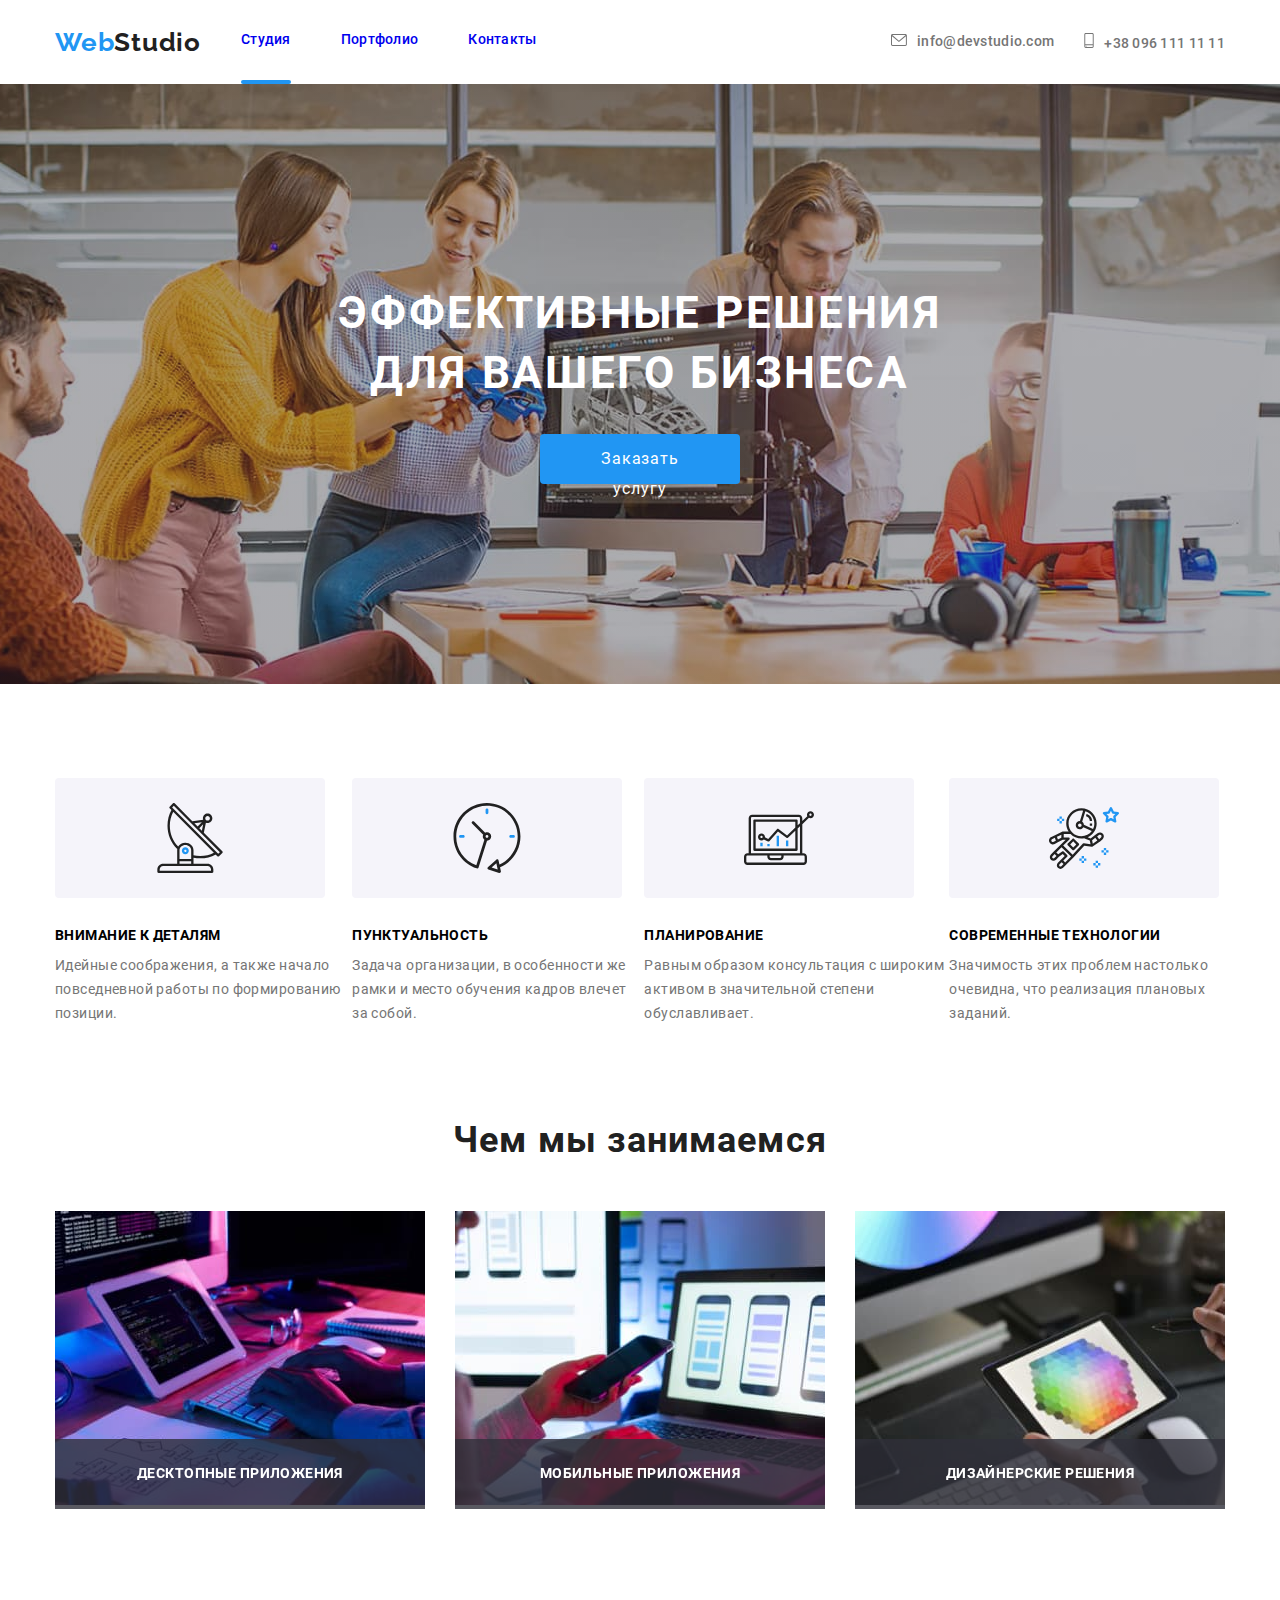
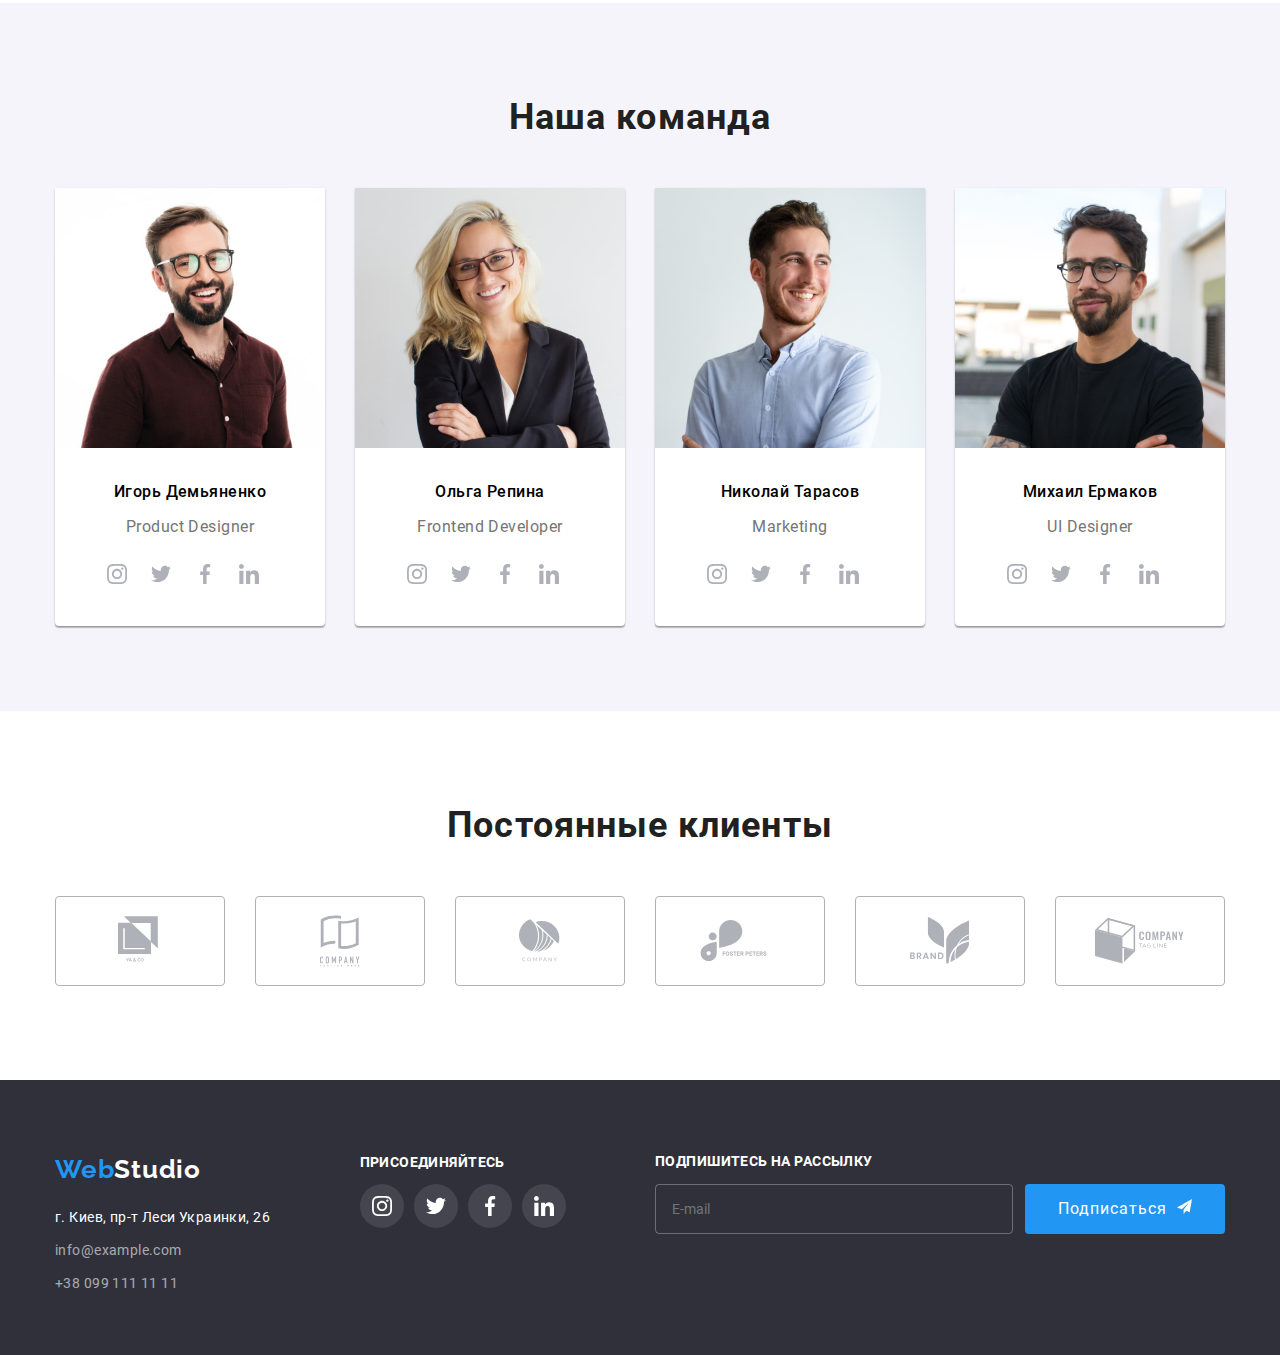
==== commit 90b109d2: "шрифты" ====
--- a/index.html
+++ b/index.html
@@ -6,16 +6,12 @@
     <title>Web Studio</title>
 
     <link rel="stylesheet" href="./css/main.min.css" />
-    <link
-      href="https://fonts.googleapis.com/css2?family=Raleway:wght@400;700&family=Roboto:wght@400;500;700&display=swap"
-      rel="stylesheet"
-    />
-    
+        
   </head>
   <body>
     <!--Шапка сайта-->
     <header>
-      <div class="conteiner-a flexbox">
+      <div class="container-heder  flexbox">
         <nav class="site-nav">
           <a href="/index.html" class="logo"
             ><span class="logo-part">Web</span>Studio</a
--- a/css/main.min.css
+++ b/css/main.min.css
@@ -1,2 +1,2 @@
-/*! normalize.css v8.0.1 | MIT License | github.com/necolas/normalize.css */html{line-height:1.15;-webkit-text-size-adjust:100%}body{margin:0}main{display:block}h1{font-size:2em;margin:0.67em 0}hr{-webkit-box-sizing:content-box;box-sizing:content-box;height:0;overflow:visible}pre{font-family:monospace, monospace;font-size:1em}a{background-color:transparent}abbr[title]{border-bottom:none;text-decoration:underline;-webkit-text-decoration:underline dotted;text-decoration:underline dotted}b,strong{font-weight:bolder}code,kbd,samp{font-family:monospace, monospace;font-size:1em}small{font-size:80%}sub,sup{font-size:75%;line-height:0;position:relative;vertical-align:baseline}sub{bottom:-0.25em}sup{top:-0.5em}img{border-style:none}button,input,optgroup,select,textarea{font-family:inherit;font-size:100%;line-height:1.15;margin:0}button,input{overflow:visible}button,select{text-transform:none}button,[type="button"],[type="reset"],[type="submit"]{-webkit-appearance:button}button::-moz-focus-inner,[type="button"]::-moz-focus-inner,[type="reset"]::-moz-focus-inner,[type="submit"]::-moz-focus-inner{border-style:none;padding:0}button:-moz-focusring,[type="button"]:-moz-focusring,[type="reset"]:-moz-focusring,[type="submit"]:-moz-focusring{outline:1px dotted ButtonText}fieldset{padding:0.35em 0.75em 0.625em}legend{-webkit-box-sizing:border-box;box-sizing:border-box;color:inherit;display:table;max-width:100%;padding:0;white-space:normal}progress{vertical-align:baseline}textarea{overflow:auto}[type="checkbox"],[type="radio"]{-webkit-box-sizing:border-box;box-sizing:border-box;padding:0}[type="number"]::-webkit-inner-spin-button,[type="number"]::-webkit-outer-spin-button{height:auto}[type="search"]{-webkit-appearance:textfield;outline-offset:-2px}[type="search"]::-webkit-search-decoration{-webkit-appearance:none}::-webkit-file-upload-button{-webkit-appearance:button;font:inherit}details{display:block}summary{display:list-item}template{display:none}[hidden]{display:none}html{-webkit-box-sizing:border-box;box-sizing:border-box}*,*::before,*::after{-webkit-box-sizing:inherit;box-sizing:inherit}body{font-family:"Roboto", sans-serif;font-style:normal;font-weight:bold;font-size:14px;line-height:1.14;letter-spacing:0.03em;background:#fff}.conteiner{width:1200px;padding:0 15px;margin:0 auto}.logo{font-family:"Raleway", sans-serif;font-style:normal;font-weight:bold;font-size:26px;line-height:1.19;letter-spacing:0.03em;text-decoration:none;color:#212121;padding-top:25px;padding-bottom:25px}.logo-part{color:#2196f3}.site-nav{display:-webkit-box;display:-ms-flexbox;display:flex;-webkit-box-align:center;-ms-flex-align:center;align-items:center;margin-right:auto;letter-spacing:0.02em}.conteiner-a{width:1200px;padding:0 15px;margin:0 auto}.flexbox{display:-webkit-box;display:-ms-flexbox;display:flex}.menu-link{font-style:normal;font-weight:500;font-size:14px;line-height:1.14;letter-spacing:0.02em;text-decoration:none;position:relative;display:block;padding-top:32px;padding-bottom:32px;-webkit-transition:color 250ms cubic-bezier(0.4, 0, 0.2, 1);transition:color 250ms cubic-bezier(0.4, 0, 0.2, 1)}.menu-link:focus,.menu-link:hover{color:#2196f3;fill:#2196f3}.menu-link:focus,.menu-link:hover{color:#2196f3}.menu-list{list-style:none;display:-webkit-box;display:-ms-flexbox;display:flex;margin-top:0px;margin-bottom:0px}.menu-list li{margin-right:50px}.menu-contact{list-style:none;-webkit-box-align:center;-ms-flex-align:center;align-items:center;text-decoration:none;display:-webkit-box;display:-ms-flexbox;display:flex;margin-top:0px;margin-bottom:0px}.menu-contact li{padding-top:30px;padding-bottom:30px;margin-right:30px}.menu-item{font-style:normal;text-decoration:none;font-weight:500;font-size:14px;line-height:1.14px;letter-spacing:0.02em;color:#757575;-webkit-transition-duration:250ms;transition-duration:250ms;-webkit-transition-timing-function:cubic-bezier(0.4, 0, 0.2, 1);transition-timing-function:cubic-bezier(0.4, 0, 0.2, 1)}.menu-contact li:nth-child(2n+0){margin-right:0}.menu-item{color:#757575;fill:#757575}.menu-item:focus,.menu-item:hover{color:#2196f3;fill:#2196f3}.icon-mail{margin-right:10px;width:16px;height:12px;fill:currentColor}.icon-smartphone{margin-right:10px;width:10px;height:15px;fill:currentColor}.overlay{background-image:-webkit-gradient(linear, left top, left bottom, from(rgba(47,48,58,0.4)), to(rgba(47,48,58,0.4))),url(../images/дз4/Header.jpg);background-image:linear-gradient(rgba(47,48,58,0.4), rgba(47,48,58,0.4)),url(../images/дз4/Header.jpg);background-color:#000000;background-size:cover;background-repeat:no-repeat;background-position:center;padding-bottom:94px;margin-left:auto;margin-right:auto;height:600px}.title{font-family:"Roboto", sans-serif;color:#fff;font-style:normal;font-weight:900;font-size:44px;line-height:1.36;text-align:center;letter-spacing:0.06em;text-transform:uppercase;margin-bottom:30px;padding-top:200px}.conteiner-title{width:1200px;padding:0 15px;margin:0 auto;display:-webkit-box;display:-ms-flexbox;display:flex;-webkit-box-orient:vertical;-webkit-box-direction:normal;-ms-flex-direction:column;flex-direction:column;-webkit-box-align:center;-ms-flex-align:center;align-items:center}h1,h2,h3,h4{margin:0}.hidden{color:#fff}.btn:hover,.btn:focus{background:#2196f3;color:#f5f4fa}.subtitle{font-style:normal;font-weight:bold;font-size:36px;text-align:center;letter-spacing:0.03em;color:#212121;margin-top:0;margin-bottom:0;padding-bottom:50px;-webkit-box-align:center;-ms-flex-align:center;align-items:center}.heading{font-style:normal;font-weight:bold;font-size:14px;line-height:1.14;letter-spacing:0.03em;text-transform:uppercase;text-decoration:none;margin-bottom:10px}.features-block{display:-webkit-box;display:-ms-flexbox;display:flex;height:120px;width:270px;background-color:#F5F4FA;border-radius:4px;margin-bottom:30px;-webkit-box-align:center;-ms-flex-align:center;align-items:center;-webkit-box-pack:center;-ms-flex-pack:center;justify-content:center}.icon-features{height:70px;width:70px}.features{display:-webkit-box;display:-ms-flexbox;display:flex;padding:0;margin:0;padding-top:94px;padding-bottom:94px;width:calc((1200 - 90px) / 4)}.features li{margin-right:30px}.features li:nth-child(4n+0){margin-right:0}.feature li:not(:last-child){margin-right:30px;padding:0;margin:0}.text{font-weight:normal;font-size:14px;line-height:1.71;letter-spacing:0.03em;margin-top:0px;margin-bottom:0px;color:#757575}.section{list-style:none;display:-webkit-box;display:-ms-flexbox;display:flex;padding:0;margin:0}.heading-item{font-style:normal;font-weight:bold;font-size:14px;line-height:1.14;text-align:center;letter-spacing:0.03em;text-transform:uppercase;color:#fff;background-color:rgba(47,48,58,0.8);position:absolute;display:-webkit-box;display:-ms-flexbox;display:flex;-webkit-box-pack:center;-ms-flex-pack:center;justify-content:center;-webkit-box-align:center;-ms-flex-align:center;align-items:center;bottom:0px;width:370px;height:70px;margin:0px}.item{width:calc((100% - 60px) / 3);position:relative}.product{list-style:none;display:-webkit-box;display:-ms-flexbox;display:flex;padding:0;margin:0}.products{padding-bottom:94px}.product li{margin-right:30px}.item:nth-child(3n+0){margin-right:0}.headline{font-style:normal;font-weight:500;font-size:16px;line-height:1.19;text-align:center;letter-spacing:0.03em;text-decoration:none;padding-top:30px}.user{background:#f5f4fa;background-size:cover;background-repeat:no-repeat;background-position:center;margin-left:auto;margin-right:auto;height:708px;padding-top:94px}.caption{font-style:normal;font-weight:normal;font-size:16px;line-height:1.19;text-align:center;letter-spacing:0.03em;color:#757575;text-decoration:none}.our-team{display:-webkit-box;display:-ms-flexbox;display:flex;padding:0;margin:0;list-style:none}.our-team li{background:#fff}.our-team{display:-webkit-box;display:-ms-flexbox;display:flex;padding:0;margin:0}.our-items{width:calc((100% - 30px * 3) / 4);margin-right:30px}.our-items:nth-child(4n+0){margin-right:0}.our-items{-webkit-box-shadow:0px 1px 3px rgba(0,0,0,0.12),0px 1px 1px rgba(0,0,0,0.14),0px 2px 1px rgba(0,0,0,0.2);box-shadow:0px 1px 3px rgba(0,0,0,0.12),0px 1px 1px rgba(0,0,0,0.14),0px 2px 1px rgba(0,0,0,0.2);border-radius:0px 0px 4px 4px}.social-flex{display:-webkit-box;display:-ms-flexbox;display:flex;list-style:none;justify-items:center;-webkit-box-align:center;-ms-flex-align:center;align-items:center;padding-bottom:30px}.social{display:-webkit-box;display:-ms-flexbox;display:flex;-webkit-box-align:center;-ms-flex-align:center;align-items:center;-webkit-box-pack:center;-ms-flex-pack:center;justify-content:center;width:44px;height:44px;border-radius:50%;padding:0;margin:0;color:#afb1b8}.social:hover,.social:focus{background-color:#2196f3;color:#ffffff;-webkit-transition-duration:250ms;transition-duration:250ms;-webkit-transition-timing-function:cubic-bezier(0.4, 0, 0.2, 1);transition-timing-function:cubic-bezier(0.4, 0, 0.2, 1)}.icon-social{fill:currentColor}.label-footer{display:-webkit-box;display:-ms-flexbox;display:flex}.input-footer{-webkit-box-sizing:border-box;box-sizing:border-box;width:358px;height:50px;padding:12px 0px 12px 16px;background-color:transparent;border:1px solid rgba(255,255,255,0.3);border-radius:4px;-webkit-transition:border 250ms cubic-bezier(0.4, 0, 0.2, 1);transition:border 250ms cubic-bezier(0.4, 0, 0.2, 1);margin-right:12px}.button-form{display:-webkit-box;display:-ms-flexbox;display:flex;-webkit-box-pack:center;-ms-flex-pack:center;justify-content:center;border:none;-webkit-transition:-webkit-transform 250ms cubic-bezier(0.4, 0, 0.2, 1);transition:-webkit-transform 250ms cubic-bezier(0.4, 0, 0.2, 1);transition:transform 250ms cubic-bezier(0.4, 0, 0.2, 1);transition:transform 250ms cubic-bezier(0.4, 0, 0.2, 1), -webkit-transform 250ms cubic-bezier(0.4, 0, 0.2, 1)}.backdrop{position:fixed;top:0px;left:0;width:100%;height:100%;background-color:rgba(0,0,0,0.2)}.backdrop.is-hidden{opacity:0;pointer-events:none}.modal{position:absolute;width:528px;top:50%;left:50%;-webkit-transform:translate(-50%, -50%);transform:translate(-50%, -50%);background:#FFFFFF;border-radius:4px}.modal-close{display:block;width:11px;height:11px;margin-left:auto;margin-right:auto}.btn-close{position:absolute;display:block;width:30px;height:30px;top:8px;right:8px;border-radius:50%;border:1px solid gray;background-color:white}.btn-close:focus,.btn-close:hover{outline:0;-webkit-box-shadow:0 0 1pt 1pt #2196f3;box-shadow:0 0 1pt 1pt #2196f3;fill:#2196F3;cursor:pointer}.active-link::after{display:-webkit-box;display:-ms-flexbox;display:flex;content:"";left:0px;top:40px;height:4px;width:100%;border-radius:2px;background:#2196f3;-webkit-transform:translateY(32px);transform:translateY(32px)}.form-block{padding:40px}.form-title{font-style:normal;font-weight:bold;font-size:20px;line-height:23px;text-align:center;letter-spacing:0.03em;margin-bottom:30px;color:#212121}.form-field{font-weight:normal;font-size:12px;line-height:1.17;letter-spacing:0.01em;color:#757575;position:relative;display:-webkit-box;display:-ms-flexbox;display:flex;-webkit-box-orient:vertical;-webkit-box-direction:normal;-ms-flex-direction:column;flex-direction:column;margin-bottom:28px}.form-input{width:448px;height:40px;padding-left:40px;border:1px solid rgba(33,33,33,0.2);border-radius:4px;-webkit-transition:border 250ms cubic-bezier(0.4, 0, 0.2, 1);transition:border 250ms cubic-bezier(0.4, 0, 0.2, 1)}.form-label{margin-bottom:4px}.icon-modal{position:absolute;top:50%;left:15px;display:inline-block;color:#212121}.comment-textarea{padding:12px;resize:none;width:448px;height:120px;border:1px solid rgba(33,33,33,0.2);border-radius:4px}.form-field input:focus,.form-field input:hover,.form-field textarea:focus,.form-field textarea:hover{outline-color:#2196F3;color:#2196F3;cursor:pointer}.form-field input:focus ~ .icon-modal{fill:#2196F3;-webkit-transition-duration:250ms;transition-duration:250ms;-webkit-transition-timing-function:cubic-bezier(0.4, 0, 0.2, 1);transition-timing-function:cubic-bezier(0.4, 0, 0.2, 1)}.form-field textarea{-webkit-transition-duration:250ms;transition-duration:250ms;-webkit-transition-timing-function:cubic-bezier(0.4, 0, 0.2, 1);transition-timing-function:cubic-bezier(0.4, 0, 0.2, 1)}.modal-form .checkbox-label{display:-webkit-box;display:-ms-flexbox;display:flex;-webkit-box-align:center;-ms-flex-align:center;align-items:center;padding-left:13px}.checkbox{position:absolute;padding:0;border:0;height:1px;width:1px;overflow:hidden}.checkbox-label{font-weight:normal;font-size:14px;line-height:1.71;letter-spacing:0.03em;color:#757575}.checkbox-icon{display:inline-block;width:16px;height:15px;margin-right:7px;border:1px solid #757575;border-radius:2px}.checkbox:checked+.checkbox-icon{border-color:transparent;background-color:#2196f3;background-origin:border-box;background-size:contain}.btn-modal{font-weight:bold;font-size:16px;line-height:1.87;-webkit-box-align:center;-ms-flex-align:center;align-items:center;text-align:center;letter-spacing:0.06em;color:#FFFFFF;display:block;margin-right:auto;margin-left:auto;margin-top:30px;width:200px;height:50px;background:#188CE8;-webkit-box-shadow:0px 4px 4px rgba(0,0,0,0.15);box-shadow:0px 4px 4px rgba(0,0,0,0.15);border-radius:4px;border:transparent;-webkit-transition:-webkit-transform 250ms cubic-bezier(0.4, 0, 0.2, 1);transition:-webkit-transform 250ms cubic-bezier(0.4, 0, 0.2, 1);transition:transform 250ms cubic-bezier(0.4, 0, 0.2, 1);transition:transform 250ms cubic-bezier(0.4, 0, 0.2, 1), -webkit-transform 250ms cubic-bezier(0.4, 0, 0.2, 1)}.btn-modal:hover{cursor:pointer}.client-sprite{display:-webkit-box;display:-ms-flexbox;display:flex;-webkit-box-align:center;-ms-flex-align:center;align-items:center;-webkit-box-pack:center;-ms-flex-pack:center;justify-content:center;width:170px;height:90px;border-radius:4px;border:1px solid #afb1b8;color:#afb1b8}.client-sprite:hover,.client-sprite:focus{color:#2196f3;border-color:#2196f3;-webkit-transition-duration:250ms;transition-duration:250ms;-webkit-transition-timing-function:cubic-bezier(0.4, 0, 0.2, 1);transition-timing-function:cubic-bezier(0.4, 0, 0.2, 1)}.client-sprite{fill:currentColor}.client-icon{width:44px;height:59px}.clients{display:-webkit-box;display:-ms-flexbox;display:flex;padding:0;margin:0;padding-bottom:94px;padding-top:94px}.client-section{display:-webkit-box;display:-ms-flexbox;display:flex;padding:0;margin:0;list-style:none}.clients-list{width:calc((100% - 30px * 5) / 6);margin-right:30px}.clients-list:nth-child(6n+0){margin-right:0}.footer{font-family:"Roboto", sans-serif;font-style:normal;font-weight:normal;font-size:14px;line-height:1.71;letter-spacing:0.03em;background:#2f303a;background-size:cover;background-repeat:no-repeat;background-position:center;margin-left:auto;margin-right:auto;padding-top:60px;padding-bottom:60px}.logo-footer{font-family:"Raleway", sans-serif;font-style:normal;font-weight:bold;font-size:26px;line-height:1.19;letter-spacing:0.03em;text-decoration:none;color:#fff}.logo-footerpart{color:#2196f3}.footer-block>a.logo{display:inline-block;margin-top:60px;margin-left:0}.address{margin-top:20px;list-style:none;color:#fff;list-style:none;padding:0}.block-padding{padding-left:0;padding-right:0}.address .contacts{color:#fff;list-style:none;padding:0}.contacts{font-style:normal;color:#fff;text-decoration:none}.contacts-item{display:block;text-decoration:none;font-style:normal;list-style:none;color:rgba(255,255,255,0.6);margin-top:9px}.footer>.conteiner{display:-webkit-box;display:-ms-flexbox;display:flex;-webkit-box-pack:justify;-ms-flex-pack:justify;justify-content:space-between}.footer-block>.heder-social{display:-webkit-box;display:-ms-flexbox;display:flex;-webkit-box-pack:space-evenly;-ms-flex-pack:space-evenly;justify-content:space-evenly;text-transform:uppercase;font-size:14px}.footer-social{display:-webkit-box;display:-ms-flexbox;display:flex;list-style:none}.link-items:not(:last-child){margin-right:10px}.heder-social{font-family:Roboto;font-style:normal;font-weight:bold;font-size:14px;line-height:16px;letter-spacing:0.03em;text-transform:uppercase;color:#fff}.soc-footer{-webkit-box-pack:center;-ms-flex-pack:center;justify-content:center;-webkit-box-align:center;-ms-flex-align:center;align-items:center;display:-webkit-box;display:-ms-flexbox;display:flex;width:44px;height:44px;background-color:rgba(255,255,255,0.1);fill:#ffffff;border-radius:50%}.soc-footer:hover,.soc-footer:focus{background-color:#2196f3;-webkit-transition-duration:250ms;transition-duration:250ms;-webkit-transition-timing-function:cubic-bezier(0.4, 0, 0.2, 1);transition-timing-function:cubic-bezier(0.4, 0, 0.2, 1)}.aside{font-weight:bold;line-height:1.14;text-transform:uppercase;color:#fff}.button{font-size:16px;line-height:1.87;-webkit-box-align:center;-ms-flex-align:center;align-items:center;text-align:center;display:inline-block;letter-spacing:0.06em;color:#fff;background:#2196f3;width:200px;height:50px;border:transparent;border-radius:4px;padding:10px 32px}.button:focus,.button:hover{background:#2196f3;color:#f5f4fa}.fly::after{display:inline-block;content:"";width:15px;height:15px;margin-left:10px;background-image:url(../images/дз4/fly.svg);background-size:contain;background-repeat:no-repeat;background-position:right}
+@font-face{font-family:'Roboto';font-style:normal;font-weight:400;src:url("/fonts/roboto-v20-latin_cyrillic-regular.woff2") format("woff2"),url("/fonts/roboto-v20-latin_cyrillic-regular.woff") format("woff")}@font-face{font-family:'Roboto';font-style:normal;font-weight:500;src:url("/fonts/roboto-v20-latin_cyrillic-500.woff2") format("woff2"),url("/fonts/roboto-v20-latin_cyrillic-500.woff") format("woff")}@font-face{font-family:'Roboto';font-style:normal;font-weight:700;src:url("/fonts/roboto-v20-latin_cyrillic-700.woff2") format("woff2"),url("/fonts/roboto-v20-latin_cyrillic-700.woff") format("woff")}@font-face{font-family:'Raleway';font-style:normal;font-weight:400;src:url("/fonts/raleway-v17-latin_cyrillic-regular.woff2") format("woff2"),url("/fonts/raleway-v17-latin_cyrillic-regular.woff") format("woff")}@font-face{font-family:'Raleway';font-style:normal;font-weight:700;src:url("/fonts/raleway-v17-latin_cyrillic-700.woff2") format("woff2"),url("/fonts/raleway-v17-latin_cyrillic-700.woff") format("woff")}/*! normalize.css v8.0.1 | MIT License | github.com/necolas/normalize.css */html{line-height:1.15;-webkit-text-size-adjust:100%}body{margin:0}main{display:block}h1{font-size:2em;margin:0.67em 0}hr{-webkit-box-sizing:content-box;box-sizing:content-box;height:0;overflow:visible}pre{font-family:monospace, monospace;font-size:1em}a{background-color:transparent}abbr[title]{border-bottom:none;text-decoration:underline;-webkit-text-decoration:underline dotted;text-decoration:underline dotted}b,strong{font-weight:bolder}code,kbd,samp{font-family:monospace, monospace;font-size:1em}small{font-size:80%}sub,sup{font-size:75%;line-height:0;position:relative;vertical-align:baseline}sub{bottom:-0.25em}sup{top:-0.5em}img{border-style:none}button,input,optgroup,select,textarea{font-family:inherit;font-size:100%;line-height:1.15;margin:0}button,input{overflow:visible}button,select{text-transform:none}button,[type="button"],[type="reset"],[type="submit"]{-webkit-appearance:button}button::-moz-focus-inner,[type="button"]::-moz-focus-inner,[type="reset"]::-moz-focus-inner,[type="submit"]::-moz-focus-inner{border-style:none;padding:0}button:-moz-focusring,[type="button"]:-moz-focusring,[type="reset"]:-moz-focusring,[type="submit"]:-moz-focusring{outline:1px dotted ButtonText}fieldset{padding:0.35em 0.75em 0.625em}legend{-webkit-box-sizing:border-box;box-sizing:border-box;color:inherit;display:table;max-width:100%;padding:0;white-space:normal}progress{vertical-align:baseline}textarea{overflow:auto}[type="checkbox"],[type="radio"]{-webkit-box-sizing:border-box;box-sizing:border-box;padding:0}[type="number"]::-webkit-inner-spin-button,[type="number"]::-webkit-outer-spin-button{height:auto}[type="search"]{-webkit-appearance:textfield;outline-offset:-2px}[type="search"]::-webkit-search-decoration{-webkit-appearance:none}::-webkit-file-upload-button{-webkit-appearance:button;font:inherit}details{display:block}summary{display:list-item}template{display:none}[hidden]{display:none}html{-webkit-box-sizing:border-box;box-sizing:border-box}*,*::before,*::after{-webkit-box-sizing:inherit;box-sizing:inherit}body{font-family:"Roboto", sans-serif;font-style:normal;font-weight:bold;font-size:14px;line-height:1.14;letter-spacing:0.03em;background:#fff}.conteiner{width:1200px;padding:0 15px;margin:0 auto}h1,h2,h3{margin-top:0;margin-bottom:0}.logo{font-family:"Raleway", sans-serif;font-style:normal;font-weight:bold;font-size:26px;line-height:1.19;letter-spacing:0.03em;text-decoration:none;color:#212121;padding-top:25px;padding-bottom:25px}.logo-part{color:#2196f3}.site-nav{display:-webkit-box;display:-ms-flexbox;display:flex;-webkit-box-align:center;-ms-flex-align:center;align-items:center;margin-right:auto;letter-spacing:0.02em}.container-heder{width:1200px;padding:0 15px;margin:0 auto}.flexbox{display:-webkit-box;display:-ms-flexbox;display:flex}.menu-link{font-style:normal;font-weight:500;font-size:14px;line-height:1.14;letter-spacing:0.02em;text-decoration:none;position:relative;display:block;padding-top:32px;padding-bottom:32px;-webkit-transition:color 250ms cubic-bezier(0.4, 0, 0.2, 1);transition:color 250ms cubic-bezier(0.4, 0, 0.2, 1)}.menu-link:focus,.menu-link:hover{color:#2196f3;fill:#2196f3}.menu-list{list-style:none;display:-webkit-box;display:-ms-flexbox;display:flex;margin-top:0px;margin-bottom:0px}.menu-list li{margin-right:50px}.menu-contact{list-style:none;-webkit-box-align:center;-ms-flex-align:center;align-items:center;text-decoration:none;display:-webkit-box;display:-ms-flexbox;display:flex;margin-top:0px;margin-bottom:0px}.menu-contact li{padding-top:30px;padding-bottom:30px;margin-right:30px}.menu-item{font-style:normal;text-decoration:none;font-weight:500;font-size:14px;line-height:1.14px;letter-spacing:0.02em;color:#757575;fill:#757575;-webkit-transition-duration:250ms;transition-duration:250ms;-webkit-transition-timing-function:cubic-bezier(0.4, 0, 0.2, 1);transition-timing-function:cubic-bezier(0.4, 0, 0.2, 1)}.menu-item:focus,.menu-item:hover{color:#2196f3;fill:#2196f3}.menu-contact li:nth-child(2n+0){margin-right:0}.icon-mail{margin-right:10px;width:16px;height:12px;fill:currentColor}.icon-smartphone{margin-right:10px;width:10px;height:15px;fill:currentColor}.main-nav{display:-webkit-box;display:-ms-flexbox;display:flex;-webkit-box-align:center;-ms-flex-align:center;align-items:center}.flex-nav{display:-webkit-box;display:-ms-flexbox;display:flex}.flex-nav li+li{margin-left:50px}.menu-button li+li{margin-left:8px;list-style:none}.active-link::after{display:-webkit-box;display:-ms-flexbox;display:flex;content:"";top:40px;left:0px;height:4px;width:100%;border-radius:2px;background:#2196f3;-webkit-transform:translateY(34px);transform:translateY(34px)}.overlay{background-image:-webkit-gradient(linear, left top, left bottom, from(rgba(47,48,58,0.4)), to(rgba(47,48,58,0.4))),url(../images/дз4/Header.jpg);background-image:linear-gradient(rgba(47,48,58,0.4), rgba(47,48,58,0.4)),url(../images/дз4/Header.jpg);background-color:#000000;background-size:cover;background-repeat:no-repeat;background-position:center;padding-bottom:94px;margin-left:auto;margin-right:auto;height:600px}.title{font-family:"Roboto", sans-serif;color:#fff;font-style:normal;font-weight:900;font-size:44px;line-height:1.36;text-align:center;letter-spacing:0.06em;text-transform:uppercase;margin-bottom:30px;padding-top:200px}.conteiner-title{width:1200px;padding:0 15px;margin:0 auto;display:-webkit-box;display:-ms-flexbox;display:flex;-webkit-box-orient:vertical;-webkit-box-direction:normal;-ms-flex-direction:column;flex-direction:column;-webkit-box-align:center;-ms-flex-align:center;align-items:center}h1,h2,h3,h4{margin:0}.hidden{color:#fff}.btn:hover,.btn:focus{background:#2196f3;color:#f5f4fa}.subtitle{font-style:normal;font-weight:bold;font-size:36px;text-align:center;letter-spacing:0.03em;color:#212121;margin-top:0;margin-bottom:0;padding-bottom:50px;-webkit-box-align:center;-ms-flex-align:center;align-items:center}.heading{font-style:normal;font-weight:bold;font-size:14px;line-height:1.14;letter-spacing:0.03em;text-transform:uppercase;text-decoration:none;margin-bottom:10px}.section{list-style:none;display:-webkit-box;display:-ms-flexbox;display:flex;padding:0;margin:0}.features{display:-webkit-box;display:-ms-flexbox;display:flex;padding:0;margin:0;padding-top:94px;padding-bottom:94px;width:calc((1200 - 90px) / 4)}.features li{margin-right:30px}.features li:nth-child(4n+0){margin-right:0}.features li:not(:last-child){margin-right:30px;padding:0;margin:0}.features-block{display:-webkit-box;display:-ms-flexbox;display:flex;height:120px;width:270px;background-color:#f5f4fa;border-radius:4px;margin-bottom:30px;-webkit-box-align:center;-ms-flex-align:center;align-items:center;-webkit-box-pack:center;-ms-flex-pack:center;justify-content:center}.icon-features{height:70px;width:70px}.text{font-weight:normal;font-size:14px;line-height:1.71;letter-spacing:0.03em;margin-top:0px;margin-bottom:0px;color:#757575}.heading-item{font-style:normal;font-weight:bold;font-size:14px;line-height:1.14;text-align:center;letter-spacing:0.03em;text-transform:uppercase;color:#fff;background-color:rgba(47,48,58,0.8);position:absolute;display:-webkit-box;display:-ms-flexbox;display:flex;-webkit-box-pack:center;-ms-flex-pack:center;justify-content:center;-webkit-box-align:center;-ms-flex-align:center;align-items:center;bottom:0px;width:370px;height:70px;margin:0px}.item{width:calc((100% - 60px) / 3);position:relative}.item:nth-child(3n+0){margin-right:0}.product{list-style:none;display:-webkit-box;display:-ms-flexbox;display:flex;padding:0;margin:0}.product li{margin-right:30px}.products{padding-bottom:94px}.user{background:#f5f4fa;background-size:cover;background-repeat:no-repeat;background-position:center;margin-left:auto;margin-right:auto;height:708px;padding-top:94px}.our-team{display:-webkit-box;display:-ms-flexbox;display:flex;padding:0;margin:0;list-style:none}.our-team li{background:#fff}.our-items{width:calc((100% - 30px * 3) / 4);margin-right:30px}.our-items:nth-child(4n+0){margin-right:0}.our-items{-webkit-box-shadow:0px 1px 3px rgba(0,0,0,0.12),0px 1px 1px rgba(0,0,0,0.14),0px 2px 1px rgba(0,0,0,0.2);box-shadow:0px 1px 3px rgba(0,0,0,0.12),0px 1px 1px rgba(0,0,0,0.14),0px 2px 1px rgba(0,0,0,0.2);border-radius:0px 0px 4px 4px}.headline{font-style:normal;font-weight:500;font-size:16px;line-height:1.19;text-align:center;letter-spacing:0.03em;text-decoration:none;padding-top:30px}.caption{font-style:normal;font-weight:normal;font-size:16px;line-height:1.19;text-align:center;letter-spacing:0.03em;color:#757575;text-decoration:none}.social-flex{display:-webkit-box;display:-ms-flexbox;display:flex;list-style:none;justify-items:center;-webkit-box-align:center;-ms-flex-align:center;align-items:center;padding-bottom:30px}.social{display:-webkit-box;display:-ms-flexbox;display:flex;-webkit-box-align:center;-ms-flex-align:center;align-items:center;-webkit-box-pack:center;-ms-flex-pack:center;justify-content:center;width:44px;height:44px;border-radius:50%;padding:0;margin:0;color:#afb1b8}.social:hover,.social:focus{background-color:#2196f3;color:#fff;-webkit-transition-duration:250ms;transition-duration:250ms;-webkit-transition-timing-function:cubic-bezier(0.4, 0, 0.2, 1);transition-timing-function:cubic-bezier(0.4, 0, 0.2, 1)}.icon-social{fill:currentColor}.label-footer{display:-webkit-box;display:-ms-flexbox;display:flex}.input-footer{-webkit-box-sizing:border-box;box-sizing:border-box;width:358px;height:50px;padding:12px 0px 12px 16px;background-color:transparent;border:1px solid rgba(255,255,255,0.3);border-radius:4px;-webkit-transition:border 250ms cubic-bezier(0.4, 0, 0.2, 1);transition:border 250ms cubic-bezier(0.4, 0, 0.2, 1);margin-right:12px}.button-form{display:-webkit-box;display:-ms-flexbox;display:flex;-webkit-box-pack:center;-ms-flex-pack:center;justify-content:center;border:none;-webkit-transition:-webkit-transform 250ms cubic-bezier(0.4, 0, 0.2, 1);transition:-webkit-transform 250ms cubic-bezier(0.4, 0, 0.2, 1);transition:transform 250ms cubic-bezier(0.4, 0, 0.2, 1);transition:transform 250ms cubic-bezier(0.4, 0, 0.2, 1), -webkit-transform 250ms cubic-bezier(0.4, 0, 0.2, 1)}.backdrop{position:fixed;top:0px;left:0;width:100%;height:100%;background-color:rgba(0,0,0,0.2)}.backdrop.is-hidden{opacity:0;pointer-events:none}.modal{position:absolute;width:528px;top:50%;left:50%;-webkit-transform:translate(-50%, -50%);transform:translate(-50%, -50%);background:#FFFFFF;border-radius:4px}.modal-close{display:block;width:11px;height:11px;margin-left:auto;margin-right:auto}.btn-close{position:absolute;display:block;width:30px;height:30px;top:8px;right:8px;border-radius:50%;border:1px solid gray;background-color:white}.btn-close:focus,.btn-close:hover{outline:0;-webkit-box-shadow:0 0 1pt 1pt #2196f3;box-shadow:0 0 1pt 1pt #2196f3;fill:#2196F3;cursor:pointer}.active-link::after{display:-webkit-box;display:-ms-flexbox;display:flex;content:"";left:0px;top:40px;height:4px;width:100%;border-radius:2px;background:#2196f3;-webkit-transform:translateY(32px);transform:translateY(32px)}.form-block{padding:40px}.form-title{font-style:normal;font-weight:bold;font-size:20px;line-height:23px;text-align:center;letter-spacing:0.03em;margin-bottom:30px;color:#212121}.form-field{font-weight:normal;font-size:12px;line-height:1.17;letter-spacing:0.01em;color:#757575;position:relative;display:-webkit-box;display:-ms-flexbox;display:flex;-webkit-box-orient:vertical;-webkit-box-direction:normal;-ms-flex-direction:column;flex-direction:column;margin-bottom:28px}.form-input{width:448px;height:40px;padding-left:40px;border:1px solid rgba(33,33,33,0.2);border-radius:4px;-webkit-transition:border 250ms cubic-bezier(0.4, 0, 0.2, 1);transition:border 250ms cubic-bezier(0.4, 0, 0.2, 1)}.form-label{margin-bottom:4px}.icon-modal{position:absolute;top:50%;left:15px;display:inline-block;color:#212121}.comment-textarea{padding:12px;resize:none;width:448px;height:120px;border:1px solid rgba(33,33,33,0.2);border-radius:4px}.form-field input:focus,.form-field input:hover,.form-field textarea:focus,.form-field textarea:hover{outline-color:#2196F3;color:#2196F3;cursor:pointer}.form-field input:focus ~ .icon-modal{fill:#2196F3;-webkit-transition-duration:250ms;transition-duration:250ms;-webkit-transition-timing-function:cubic-bezier(0.4, 0, 0.2, 1);transition-timing-function:cubic-bezier(0.4, 0, 0.2, 1)}.form-field textarea{-webkit-transition-duration:250ms;transition-duration:250ms;-webkit-transition-timing-function:cubic-bezier(0.4, 0, 0.2, 1);transition-timing-function:cubic-bezier(0.4, 0, 0.2, 1)}.modal-form .checkbox-label{display:-webkit-box;display:-ms-flexbox;display:flex;-webkit-box-align:center;-ms-flex-align:center;align-items:center;padding-left:13px}.checkbox{position:absolute;padding:0;border:0;height:1px;width:1px;overflow:hidden}.checkbox-label{font-weight:normal;font-size:14px;line-height:1.71;letter-spacing:0.03em;color:#757575}.checkbox-icon{display:inline-block;width:16px;height:15px;margin-right:7px;border:1px solid #757575;border-radius:2px}.checkbox:checked+.checkbox-icon{border-color:transparent;background-color:#2196f3;background-origin:border-box;background-size:contain}.btn-modal{font-weight:bold;font-size:16px;line-height:1.87;-webkit-box-align:center;-ms-flex-align:center;align-items:center;text-align:center;letter-spacing:0.06em;color:#FFFFFF;display:block;margin-right:auto;margin-left:auto;margin-top:30px;width:200px;height:50px;background:#188CE8;-webkit-box-shadow:0px 4px 4px rgba(0,0,0,0.15);box-shadow:0px 4px 4px rgba(0,0,0,0.15);border-radius:4px;border:transparent;-webkit-transition:-webkit-transform 250ms cubic-bezier(0.4, 0, 0.2, 1);transition:-webkit-transform 250ms cubic-bezier(0.4, 0, 0.2, 1);transition:transform 250ms cubic-bezier(0.4, 0, 0.2, 1);transition:transform 250ms cubic-bezier(0.4, 0, 0.2, 1), -webkit-transform 250ms cubic-bezier(0.4, 0, 0.2, 1)}.btn-modal:hover{cursor:pointer}.client-sprite{display:-webkit-box;display:-ms-flexbox;display:flex;-webkit-box-align:center;-ms-flex-align:center;align-items:center;-webkit-box-pack:center;-ms-flex-pack:center;justify-content:center;width:170px;height:90px;border-radius:4px;border:1px solid #afb1b8;color:#afb1b8;fill:currentColor}.client-sprite:hover,.client-sprite:focus{color:#2196f3;border-color:#2196f3;-webkit-transition-duration:250ms;transition-duration:250ms;-webkit-transition-timing-function:cubic-bezier(0.4, 0, 0.2, 1);transition-timing-function:cubic-bezier(0.4, 0, 0.2, 1)}.client-icon{width:44px;height:59px}.clients{display:-webkit-box;display:-ms-flexbox;display:flex;padding:0;margin:0;padding-bottom:94px;padding-top:94px}.client-section{display:-webkit-box;display:-ms-flexbox;display:flex;padding:0;margin:0;list-style:none}.clients-list{width:calc((100% - 30px * 5) / 6);margin-right:30px}.clients-list:nth-child(6n+0){margin-right:0}.footer{font-family:"Roboto", sans-serif;font-style:normal;font-weight:normal;font-size:14px;line-height:1.71;letter-spacing:0.03em;background:#2f303a;background-size:cover;background-repeat:no-repeat;background-position:center;margin-left:auto;margin-right:auto;padding-top:60px;padding-bottom:60px}.logo-footer{font-family:"Raleway", sans-serif;font-style:normal;font-weight:bold;font-size:26px;line-height:1.19;letter-spacing:0.03em;text-decoration:none;color:#fff}.logo-footerpart{color:#2196f3}.footer-block>a.logo{display:inline-block;margin-top:60px;margin-left:0}.address{margin-top:20px;list-style:none;color:#fff;list-style:none;padding:0}.block-padding{padding-left:0;padding-right:0}.address .contacts{color:#fff;list-style:none;padding:0}.contacts{font-style:normal;color:#fff;text-decoration:none}.contacts-item{display:block;text-decoration:none;font-style:normal;list-style:none;color:rgba(255,255,255,0.6);margin-top:9px}.footer>.conteiner{display:-webkit-box;display:-ms-flexbox;display:flex;-webkit-box-pack:justify;-ms-flex-pack:justify;justify-content:space-between}.footer-block>.heder-social{display:-webkit-box;display:-ms-flexbox;display:flex;-webkit-box-pack:space-evenly;-ms-flex-pack:space-evenly;justify-content:space-evenly;text-transform:uppercase;font-size:14px}.footer-social{display:-webkit-box;display:-ms-flexbox;display:flex;list-style:none}.link-items:not(:last-child){margin-right:10px}.heder-social{font-family:Roboto;font-style:normal;font-weight:bold;font-size:14px;line-height:16px;letter-spacing:0.03em;text-transform:uppercase;color:#fff}.soc-footer{-webkit-box-pack:center;-ms-flex-pack:center;justify-content:center;-webkit-box-align:center;-ms-flex-align:center;align-items:center;display:-webkit-box;display:-ms-flexbox;display:flex;width:44px;height:44px;background-color:rgba(255,255,255,0.1);fill:#ffffff;border-radius:50%}.soc-footer:hover,.soc-footer:focus{background-color:#2196f3;-webkit-transition-duration:250ms;transition-duration:250ms;-webkit-transition-timing-function:cubic-bezier(0.4, 0, 0.2, 1);transition-timing-function:cubic-bezier(0.4, 0, 0.2, 1)}.aside{font-weight:bold;line-height:1.14;text-transform:uppercase;color:#fff}.button{font-size:16px;line-height:1.87;-webkit-box-align:center;-ms-flex-align:center;align-items:center;text-align:center;display:inline-block;letter-spacing:0.06em;color:#fff;background:#2196f3;width:200px;height:50px;border:transparent;border-radius:4px;padding:10px 32px}.button:focus,.button:hover{background:#2196f3;color:#f5f4fa}.fly::after{display:inline-block;content:"";width:15px;height:15px;margin-left:10px;background-image:url(../images/дз4/fly.svg);background-size:contain;background-repeat:no-repeat;background-position:right}
 /*# sourceMappingURL=main.min.css.map */